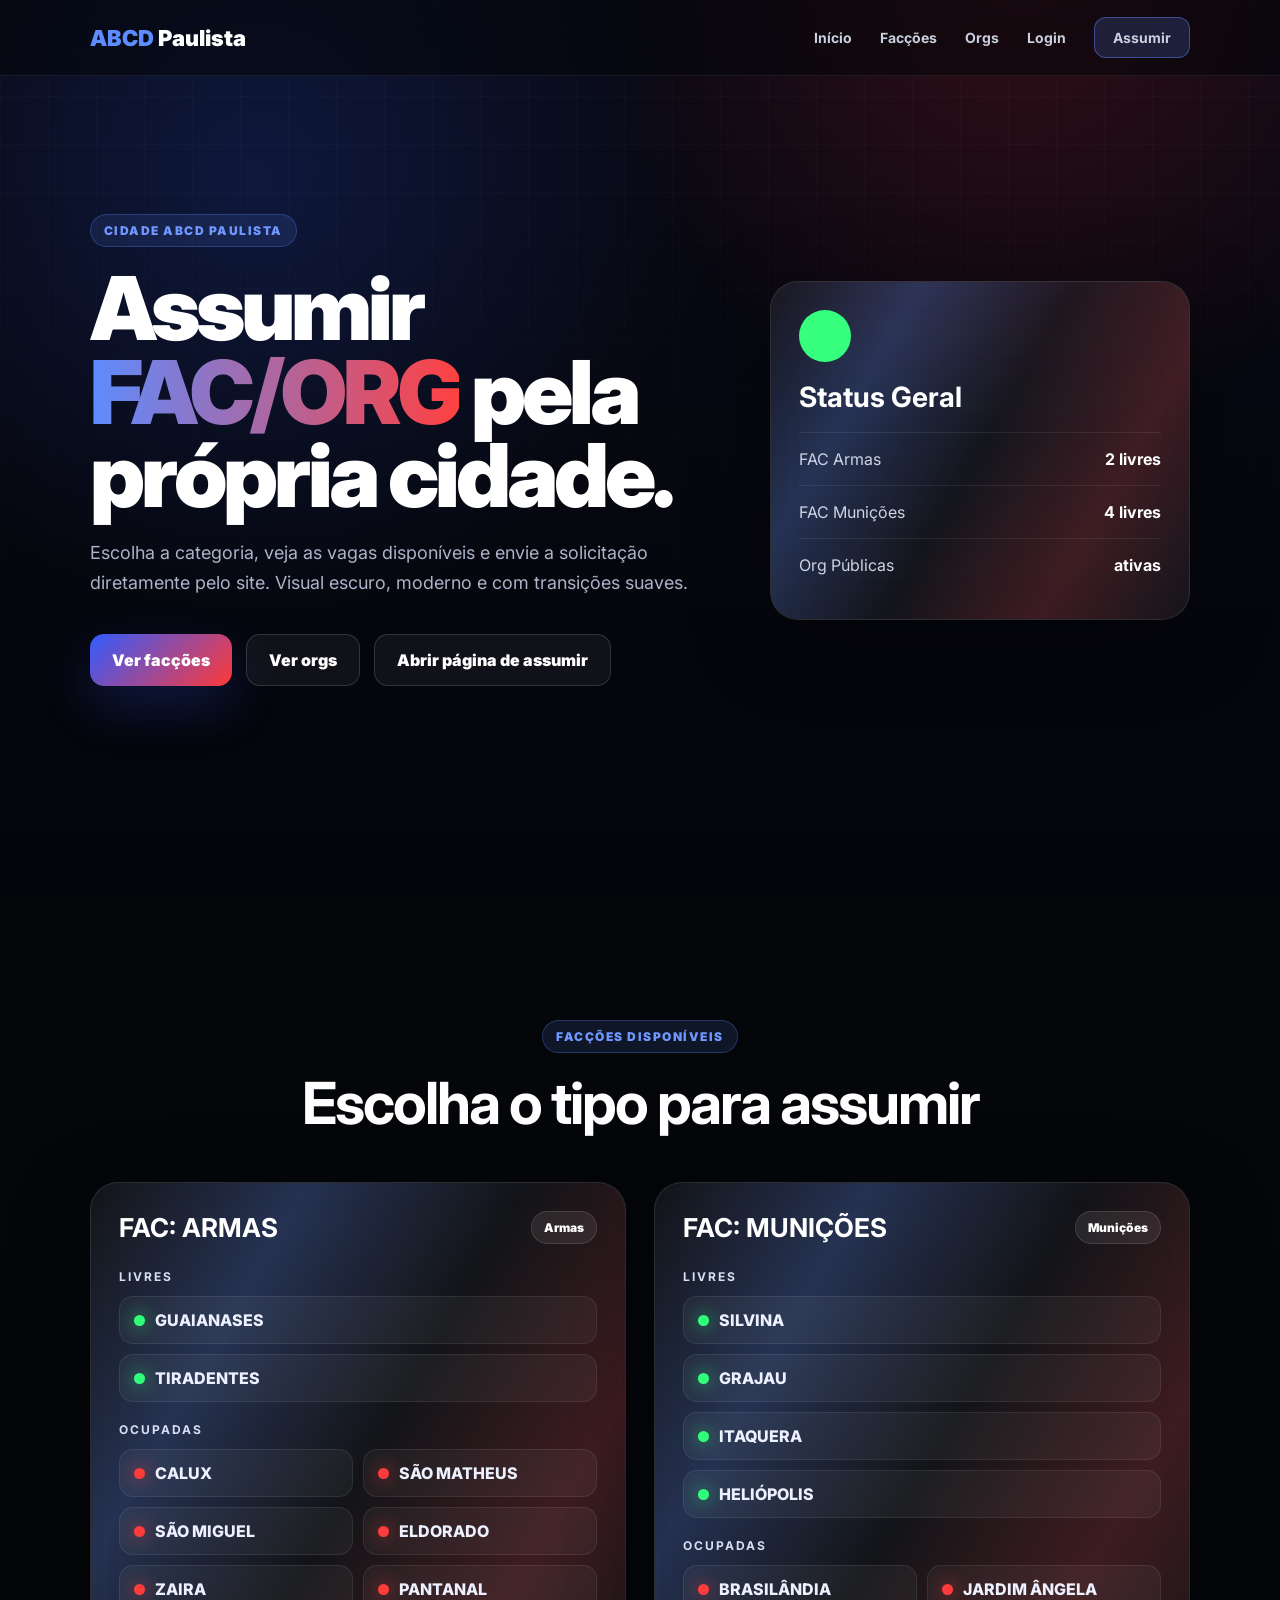
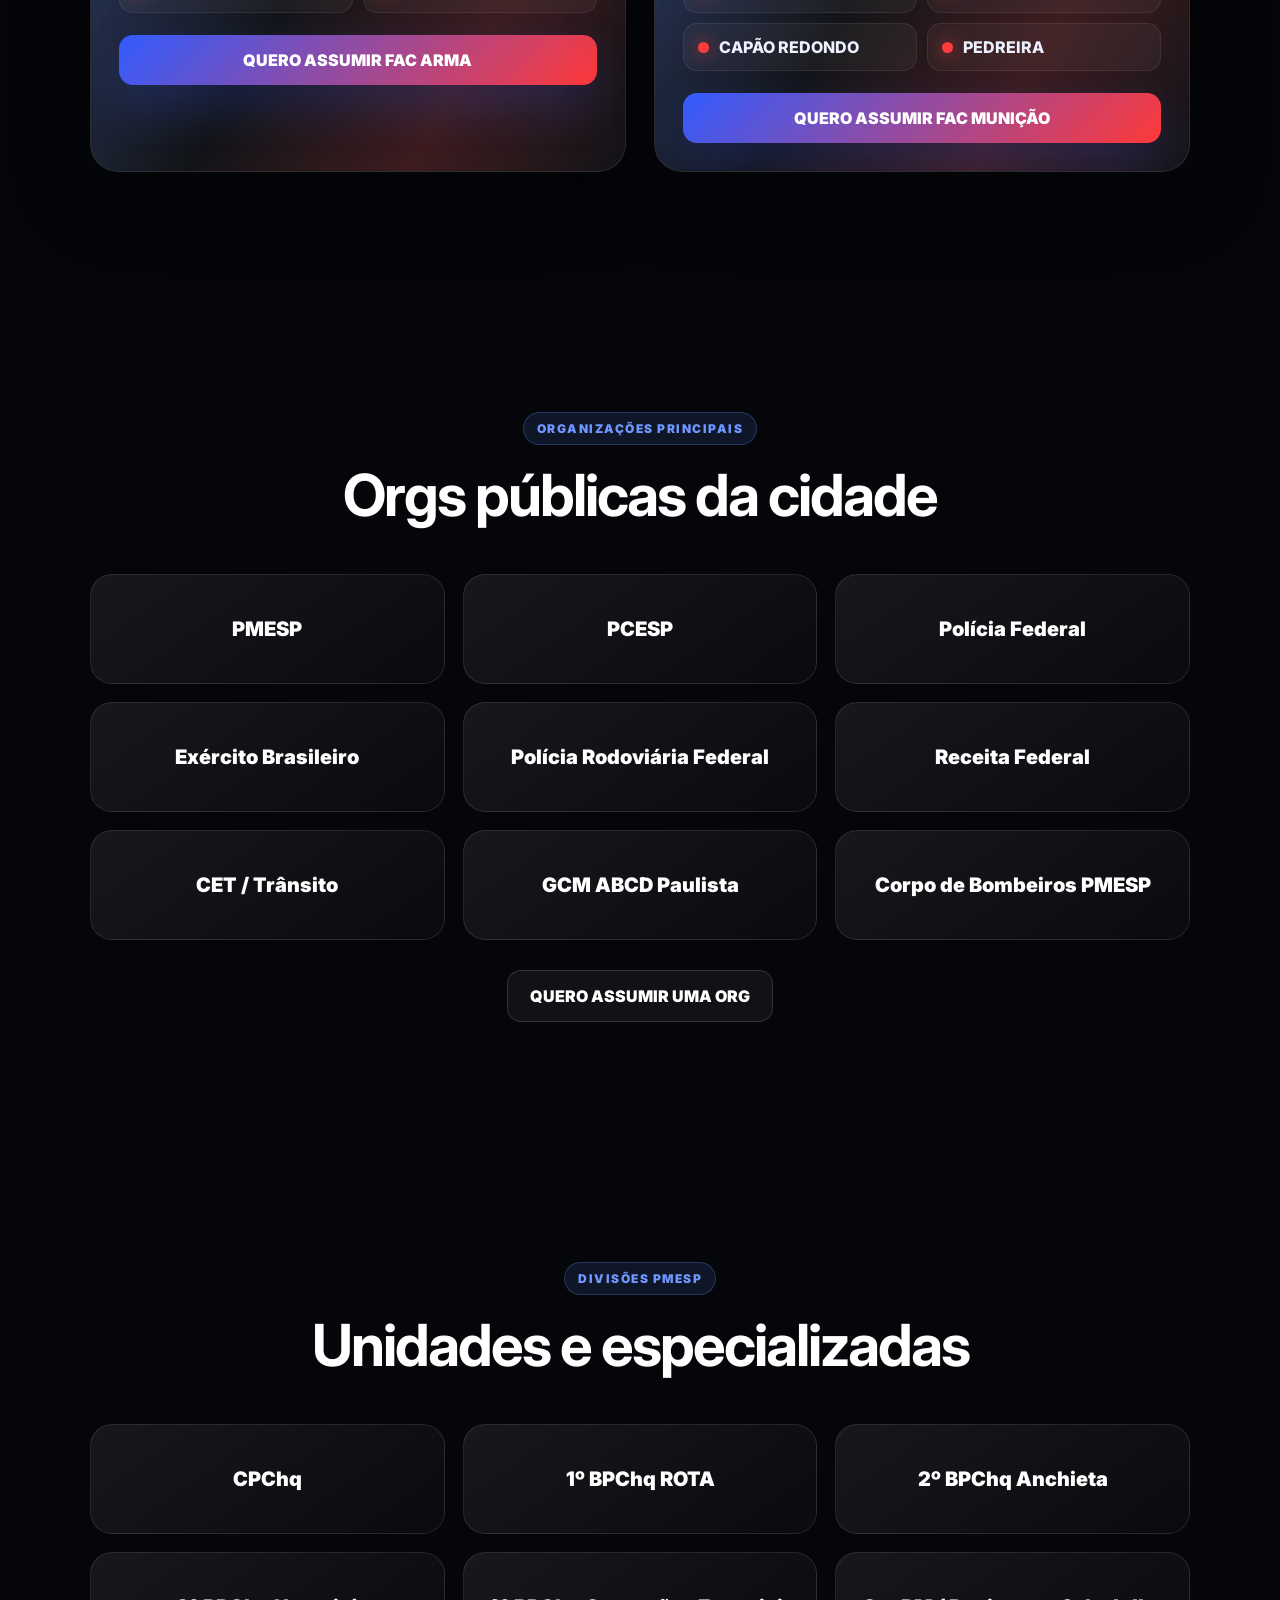
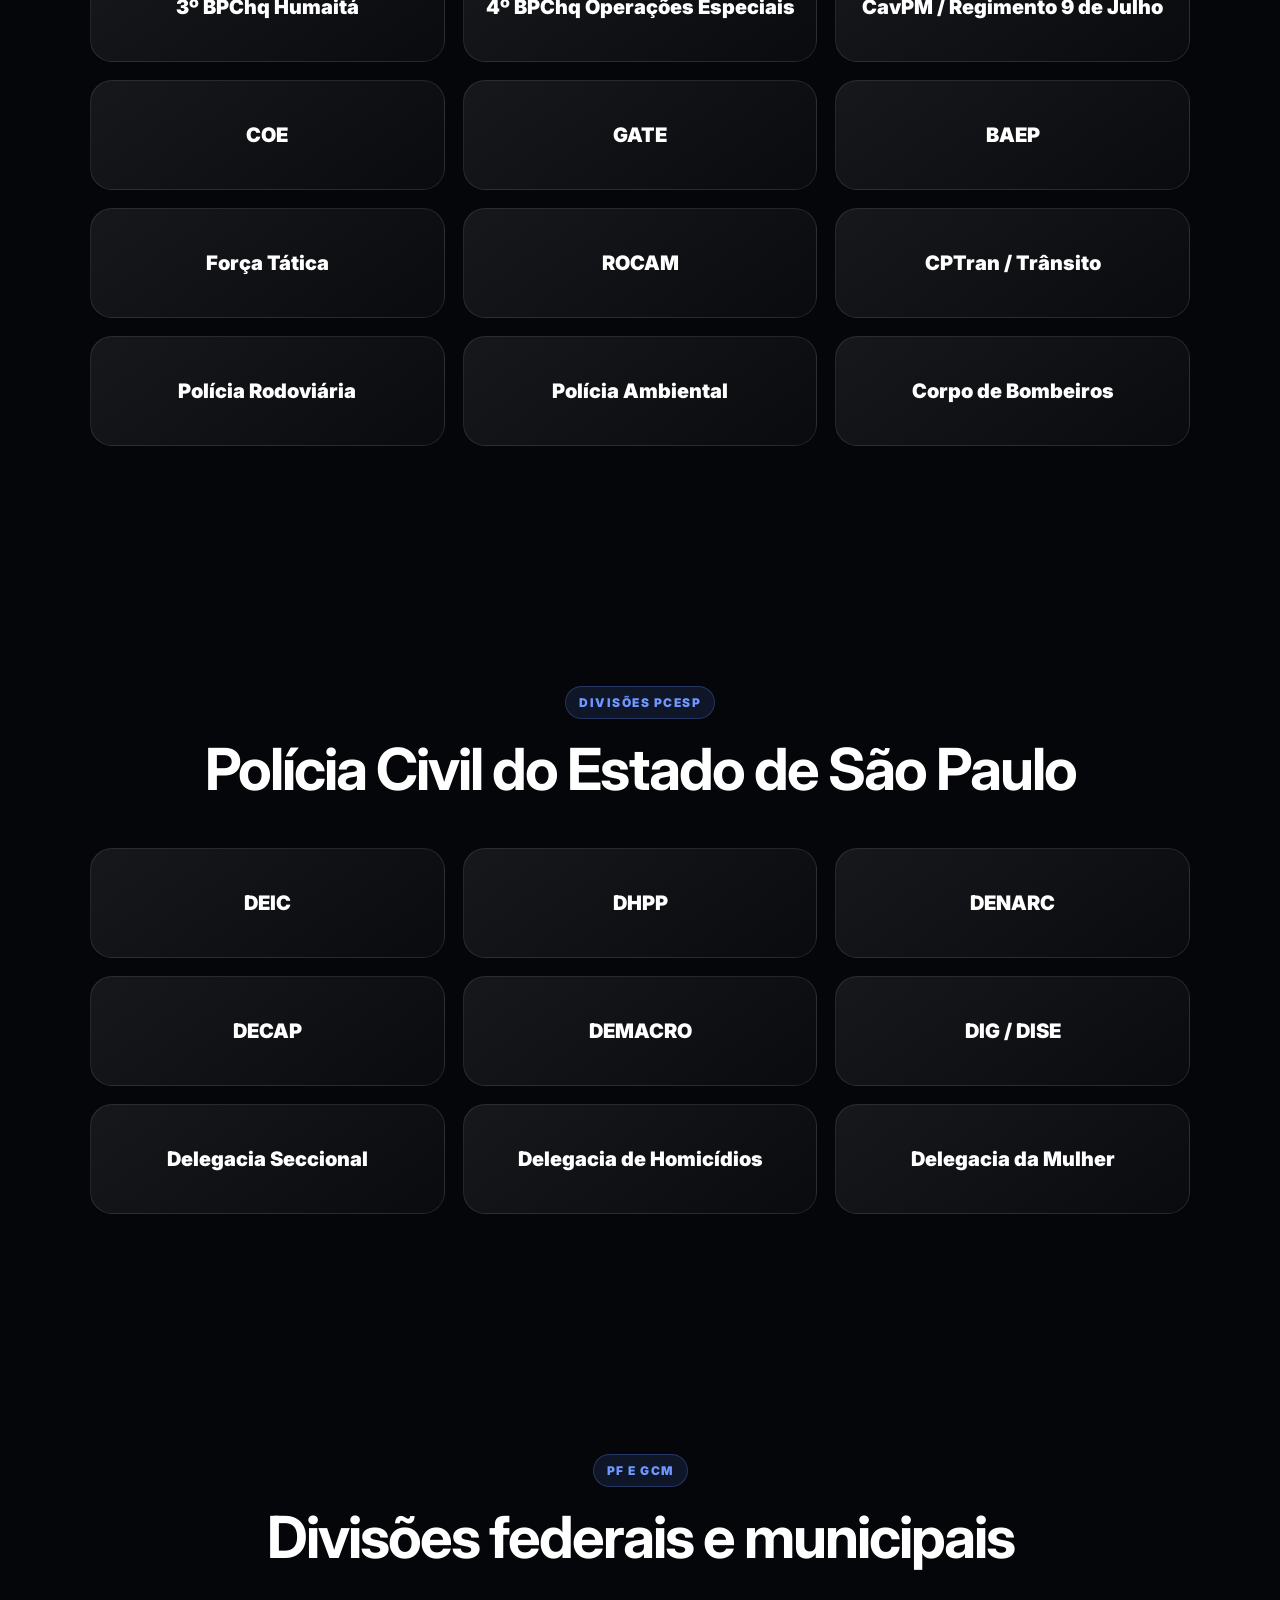
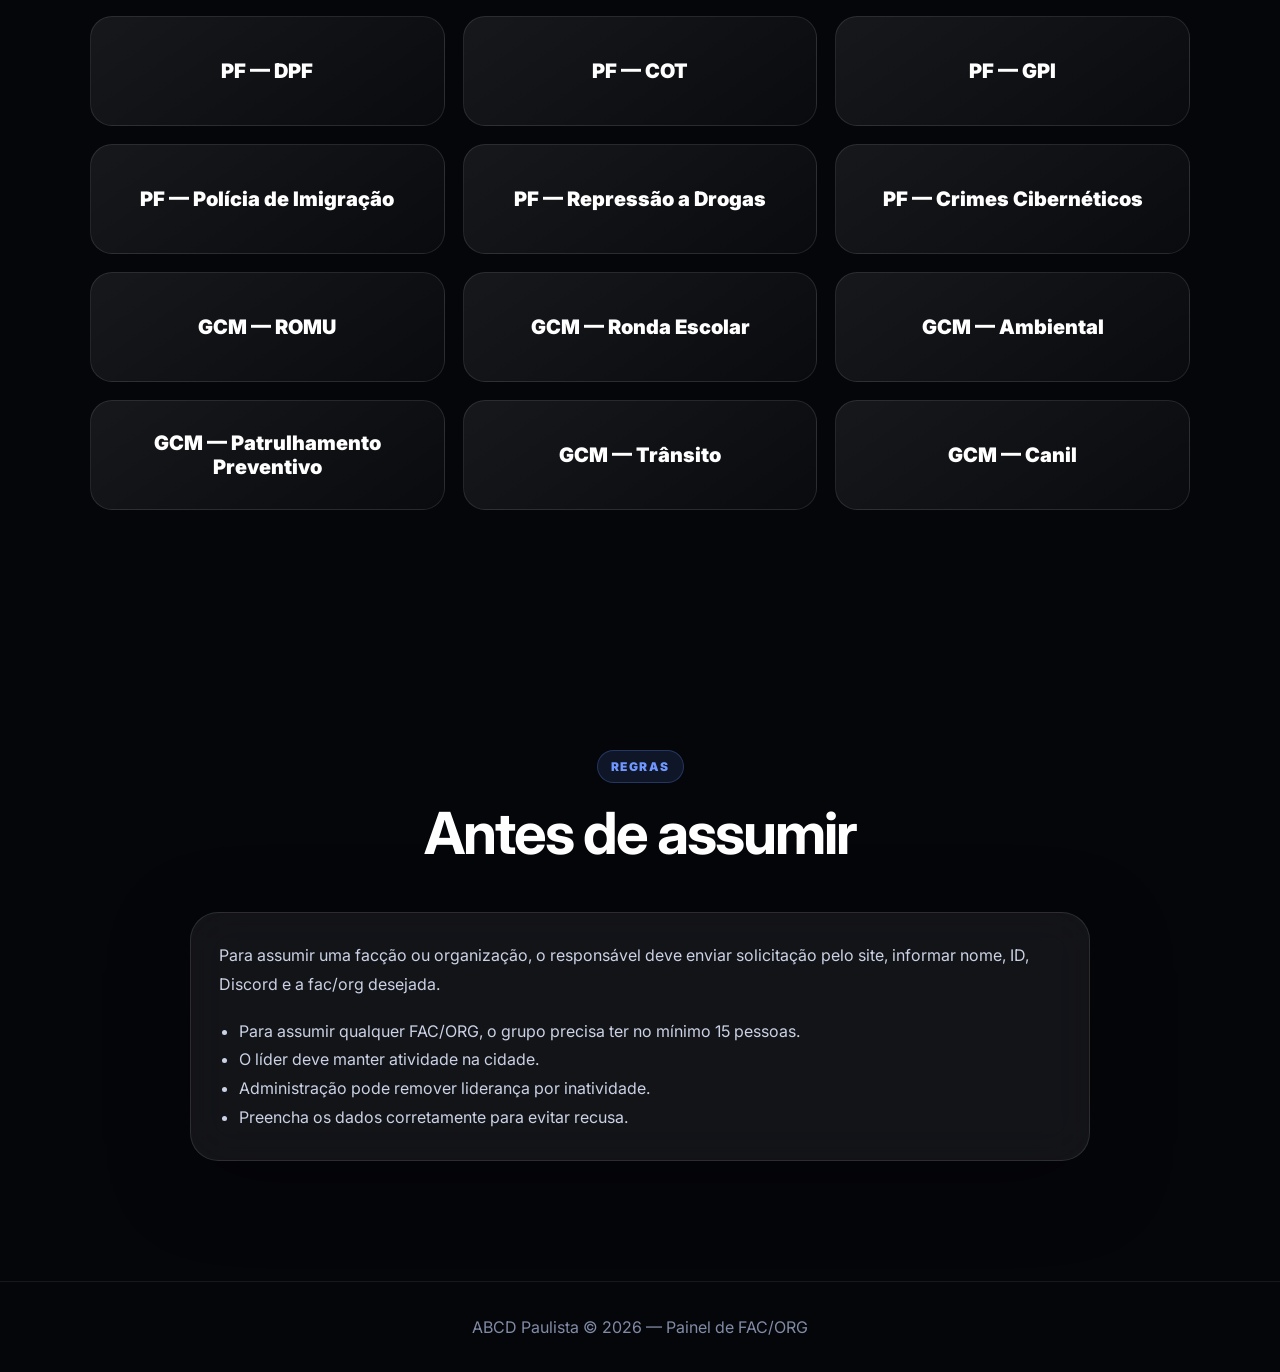
==== index.html @ 23af9a15 "Add files via upload" ====
<!DOCTYPE html>
<html lang="pt-BR">
<head>
  <meta charset="UTF-8" />
  <meta name="viewport" content="width=device-width, initial-scale=1.0" />
  <title>ABCD Paulista | Assumir Fac/Org</title>
  <link rel="preconnect" href="https://fonts.googleapis.com">
  <link rel="preconnect" href="https://fonts.gstatic.com" crossorigin>
  <link href="https://fonts.googleapis.com/css2?family=Inter:wght@400;600;700;800;900&display=swap" rel="stylesheet">
  <link rel="stylesheet" href="style.css" />
</head>
<body>
  <div class="noise"></div>
  <div class="loader" id="loader">
    <div class="loader-box">
      <span>ABCD</span>
      <small>carregando organizações...</small>
    </div>
  </div>

  <header class="header">
    <a class="logo" href="#inicio"><span>ABCD</span> Paulista</a>
    <nav class="nav" id="nav">
      <a href="#inicio">Início</a>
      <a href="#faccoes">Facções</a>
      <a href="#orgs">Orgs</a>
      <a href="painel-staff.html" class="staff-link">PAINEL-STAFF</a>
      <a href="login.html" class="login-link">Login</a>
      <button class="logout-btn" id="logoutBtn" type="button">Sair</button>
      <a href="assumir.html" class="nav-btn">Assumir</a>
    </nav>
    <button class="menu" id="menu" aria-label="Abrir menu">☰</button>
  </header>

  <main>
    <section class="hero section" id="inicio">
      <div class="hero-content reveal">
        <p class="tag">Cidade ABCD Paulista</p>
        <h1>Assumir <span>FAC/ORG</span> pela própria cidade.</h1>
        <p class="desc">Escolha a categoria, veja as vagas disponíveis e envie a solicitação diretamente pelo site. Visual escuro, moderno e com transições suaves.</p>
        <div class="actions">
          <a href="#faccoes" class="btn primary">Ver facções</a>
          <a href="#orgs" class="btn ghost">Ver orgs</a>
          <a href="assumir.html" class="btn ghost">Abrir página de assumir</a>
        </div>
      </div>
      <div class="hero-card reveal delay">
        <div class="pulse"></div>
        <h3>Status Geral</h3>
        <div class="stat"><span>FAC Armas</span><strong>2 livres</strong></div>
        <div class="stat"><span>FAC Munições</span><strong>4 livres</strong></div>
        <div class="stat"><span>Org Públicas</span><strong>ativas</strong></div>
      </div>
    </section>

    <section class="section" id="faccoes">
      <div class="section-title reveal">
        <p class="tag">Facções disponíveis</p>
        <h2>Escolha o tipo para assumir</h2>
      </div>

      <div class="grid two">
        <article class="category reveal">
          <div class="category-head">
            <h3>FAC: ARMAS</h3>
            <span class="badge">Armas</span>
          </div>
          <h4>Livres</h4>
          <div class="items">
            <div class="item free"><span></span> GUAIANASES</div>
            <div class="item free"><span></span> TIRADENTES</div>
          </div>
          <h4>Ocupadas</h4>
          <div class="items compact">
            <div class="item busy"><span></span> CALUX</div>
            <div class="item busy"><span></span> SÃO MATHEUS</div>
            <div class="item busy"><span></span> SÃO MIGUEL</div>
            <div class="item busy"><span></span> ELDORADO</div>
            <div class="item busy"><span></span> ZAIRA</div>
            <div class="item busy"><span></span> PANTANAL</div>
          </div>
          <a class="btn primary full" href="assumir.html?tipo=armas">QUERO ASSUMIR FAC ARMA</a>
        </article>

        <article class="category reveal delay">
          <div class="category-head">
            <h3>FAC: MUNIÇÕES</h3>
            <span class="badge">Munições</span>
          </div>
          <h4>Livres</h4>
          <div class="items">
            <div class="item free"><span></span> SILVINA</div>
            <div class="item free"><span></span> GRAJAU</div>
            <div class="item free"><span></span> ITAQUERA</div>
            <div class="item free"><span></span> HELIÓPOLIS</div>
          </div>
          <h4>Ocupadas</h4>
          <div class="items compact">
            <div class="item busy"><span></span> BRASILÂNDIA</div>
            <div class="item busy"><span></span> JARDIM ÂNGELA</div>
            <div class="item busy"><span></span> CAPÃO REDONDO</div>
            <div class="item busy"><span></span> PEDREIRA</div>
          </div>
          <a class="btn primary full" href="assumir.html?tipo=municoes">QUERO ASSUMIR FAC MUNIÇÃO</a>
        </article>
      </div>
    </section>

    <section class="section" id="orgs">
      <div class="section-title reveal">
        <p class="tag">Organizações principais</p>
        <h2>Orgs públicas da cidade</h2>
      </div>
      <div class="org-grid reveal">
        <div class="org-card">PMESP</div>
        <div class="org-card">PCESP</div>
        <div class="org-card">Polícia Federal</div>
        <div class="org-card">Exército Brasileiro</div>
        <div class="org-card">Polícia Rodoviária Federal</div>
        <div class="org-card">Receita Federal</div>
        <div class="org-card">CET / Trânsito</div>
        <div class="org-card">GCM ABCD Paulista</div>
        <div class="org-card">Corpo de Bombeiros PMESP</div>
      </div>
      <div class="center reveal">
        <a class="btn ghost" href="assumir.html?tipo=orgs">QUERO ASSUMIR UMA ORG</a>
      </div>
    </section>

    <section class="section" id="pmesp">
      <div class="section-title reveal">
        <p class="tag">Divisões PMESP</p>
        <h2>Unidades e especializadas</h2>
      </div>
      <div class="org-grid reveal">
        <div class="org-card">CPChq</div>
        <div class="org-card">1º BPChq ROTA</div>
        <div class="org-card">2º BPChq Anchieta</div>
        <div class="org-card">3º BPChq Humaitá</div>
        <div class="org-card">4º BPChq Operações Especiais</div>
        <div class="org-card">CavPM / Regimento 9 de Julho</div>
        <div class="org-card">COE</div>
        <div class="org-card">GATE</div>
        <div class="org-card">BAEP</div>
        <div class="org-card">Força Tática</div>
        <div class="org-card">ROCAM</div>
        <div class="org-card">CPTran / Trânsito</div>
        <div class="org-card">Polícia Rodoviária</div>
        <div class="org-card">Polícia Ambiental</div>
        <div class="org-card">Corpo de Bombeiros</div>
      </div>
    </section>



    <section class="section" id="pcesp">
      <div class="section-title reveal">
        <p class="tag">Divisões PCESP</p>
        <h2>Polícia Civil do Estado de São Paulo</h2>
      </div>
      <div class="org-grid reveal">
        <div class="org-card">DEIC</div>
        <div class="org-card">DHPP</div>
        <div class="org-card">DENARC</div>
        <div class="org-card">DECAP</div>
        <div class="org-card">DEMACRO</div>
        <div class="org-card">DIG / DISE</div>
        <div class="org-card">Delegacia Seccional</div>
        <div class="org-card">Delegacia de Homicídios</div>
        <div class="org-card">Delegacia da Mulher</div>
      </div>
    </section>

    <section class="section" id="pf-gcm">
      <div class="section-title reveal">
        <p class="tag">PF e GCM</p>
        <h2>Divisões federais e municipais</h2>
      </div>
      <div class="org-grid reveal">
        <div class="org-card">PF — DPF</div>
        <div class="org-card">PF — COT</div>
        <div class="org-card">PF — GPI</div>
        <div class="org-card">PF — Polícia de Imigração</div>
        <div class="org-card">PF — Repressão a Drogas</div>
        <div class="org-card">PF — Crimes Cibernéticos</div>
        <div class="org-card">GCM — ROMU</div>
        <div class="org-card">GCM — Ronda Escolar</div>
        <div class="org-card">GCM — Ambiental</div>
        <div class="org-card">GCM — Patrulhamento Preventivo</div>
        <div class="org-card">GCM — Trânsito</div>
        <div class="org-card">GCM — Canil</div>
      </div>
    </section>

    <section class="section rules" id="regras">
      <div class="section-title reveal">
        <p class="tag">Regras</p>
        <h2>Antes de assumir</h2>
      </div>
      <div class="rules-box reveal">
        <p>Para assumir uma facção ou organização, o responsável deve enviar solicitação pelo site, informar nome, ID, Discord e a fac/org desejada.</p>
        <ul>
          <li>Para assumir qualquer FAC/ORG, o grupo precisa ter no mínimo 15 pessoas.</li>
          <li>O líder deve manter atividade na cidade.</li>
          <li>Administração pode remover liderança por inatividade.</li>
          <li>Preencha os dados corretamente para evitar recusa.</li>
        </ul>
      </div>
    </section>
  </main>

  <footer>
    <p>ABCD Paulista © 2026 — Painel de FAC/ORG</p>
  </footer>

  <script src="script.js"></script>
</body>
</html>
---- style.css ----
*{margin:0;padding:0;box-sizing:border-box}html{scroll-behavior:smooth}body{font-family:Inter,Arial,sans-serif;background:#05060a;color:#fff;overflow-x:hidden}a{text-decoration:none;color:inherit}.noise{position:fixed;inset:0;background:radial-gradient(circle at 20% 20%,rgba(49,98,255,.18),transparent 35%),radial-gradient(circle at 80% 0%,rgba(255,42,42,.16),transparent 32%),linear-gradient(180deg,#080914,#04050a);z-index:-2}.noise:after{content:"";position:absolute;inset:0;background-image:linear-gradient(rgba(255,255,255,.025) 1px,transparent 1px),linear-gradient(90deg,rgba(255,255,255,.025) 1px,transparent 1px);background-size:48px 48px;mask-image:linear-gradient(to bottom,#000,transparent 88%)}.loader{position:fixed;inset:0;display:grid;place-items:center;background:#04050a;z-index:99;transition:.7s ease}.loader.hide{opacity:0;visibility:hidden}.loader-box{display:flex;flex-direction:column;gap:10px;align-items:center;animation:zoomIn .8s ease}.loader-box span{font-size:42px;font-weight:900;letter-spacing:8px;background:linear-gradient(90deg,#fff,#5d8cff,#ff4141);-webkit-background-clip:text;color:transparent}.loader-box small{color:#9fa7bd;letter-spacing:3px;text-transform:uppercase}.header{position:fixed;top:0;left:0;width:100%;height:76px;padding:0 7%;display:flex;align-items:center;justify-content:space-between;background:rgba(5,6,10,.55);backdrop-filter:blur(18px);border-bottom:1px solid rgba(255,255,255,.08);z-index:50}.logo{font-weight:900;font-size:22px}.logo span{color:#5d8cff}.nav{display:flex;align-items:center;gap:28px}.nav a{color:#cad0df;font-weight:700;font-size:14px;transition:.3s}.nav a:hover{color:#fff;transform:translateY(-2px)}.nav-btn{padding:11px 18px;border-radius:12px;background:rgba(93,140,255,.18);border:1px solid rgba(93,140,255,.45)}.menu{display:none;background:none;border:0;color:#fff;font-size:28px}.section{padding:120px 7%}.hero{min-height:100vh;display:grid;grid-template-columns:1.2fr .8fr;align-items:center;gap:50px}.tag{display:inline-flex;color:#6f97ff;background:rgba(93,140,255,.12);border:1px solid rgba(93,140,255,.28);padding:8px 13px;border-radius:999px;text-transform:uppercase;font-size:12px;font-weight:900;letter-spacing:1.5px}.hero h1{font-size:clamp(42px,7vw,88px);line-height:.95;margin:20px 0;font-weight:900;letter-spacing:-4px}.hero h1 span{background:linear-gradient(90deg,#5d8cff,#ff4141);-webkit-background-clip:text;color:transparent}.desc{max-width:700px;color:#abb3c8;font-size:18px;line-height:1.7}.actions{display:flex;gap:14px;margin-top:35px;flex-wrap:wrap}.btn{display:inline-flex;align-items:center;justify-content:center;padding:15px 22px;border-radius:14px;font-weight:900;transition:.35s}.btn:hover{transform:translateY(-4px) scale(1.02)}.primary{background:linear-gradient(135deg,#315cff,#ff3939);box-shadow:0 20px 50px rgba(49,92,255,.22)}.ghost{border:1px solid rgba(255,255,255,.14);background:rgba(255,255,255,.05)}.hero-card,.category,.rules-box,.apply-card{position:relative;background:rgba(255,255,255,.06);border:1px solid rgba(255,255,255,.11);border-radius:28px;padding:28px;backdrop-filter:blur(22px);box-shadow:0 20px 80px rgba(0,0,0,.35);overflow:hidden}.hero-card:before,.category:before,.apply-card:before{content:"";position:absolute;inset:-2px;background:linear-gradient(120deg,transparent,rgba(93,140,255,.25),transparent,rgba(255,65,65,.18),transparent);z-index:-1;animation:borderMove 4s linear infinite}.pulse{width:52px;height:52px;border-radius:50%;background:#35ff7c;box-shadow:0 0 0 0 rgba(53,255,124,.65);animation:pulse 1.7s infinite}.hero-card h3{font-size:28px;margin:18px 0}.stat{display:flex;justify-content:space-between;padding:16px 0;border-top:1px solid rgba(255,255,255,.08);color:#cfd4e5}.stat strong{color:#fff}.section-title{text-align:center;margin-bottom:44px}.section-title h2{font-size:clamp(30px,5vw,58px);margin-top:15px;letter-spacing:-2px}.grid.two{display:grid;grid-template-columns:repeat(2,1fr);gap:28px}.category-head{display:flex;align-items:center;justify-content:space-between;gap:15px;margin-bottom:25px}.category h3{font-size:26px}.badge{font-size:12px;font-weight:900;color:#fff;background:rgba(255,255,255,.08);border:1px solid rgba(255,255,255,.12);padding:8px 12px;border-radius:999px}.category h4{margin:20px 0 12px;color:#d8dff3;text-transform:uppercase;font-size:12px;letter-spacing:2px}.items{display:grid;gap:10px}.items.compact{grid-template-columns:repeat(2,1fr)}.item{display:flex;align-items:center;gap:10px;padding:13px 14px;border-radius:14px;background:rgba(255,255,255,.045);border:1px solid rgba(255,255,255,.08);font-weight:800;color:#edf1ff;transition:.3s}.item:hover{transform:translateX(5px);background:rgba(255,255,255,.075)}.item span{width:11px;height:11px;border-radius:50%;display:block}.free span{background:#2fff7a;box-shadow:0 0 18px rgba(47,255,122,.8)}.busy span{background:#ff3c3c;box-shadow:0 0 18px rgba(255,60,60,.8)}.org-grid{display:grid;grid-template-columns:repeat(3,1fr);gap:18px}.org-card{min-height:110px;display:grid;place-items:center;text-align:center;padding:18px;border-radius:22px;background:linear-gradient(145deg,rgba(255,255,255,.075),rgba(255,255,255,.025));border:1px solid rgba(255,255,255,.1);font-size:20px;font-weight:900;transition:.35s}.org-card:hover{transform:translateY(-8px);border-color:rgba(93,140,255,.55);box-shadow:0 18px 55px rgba(93,140,255,.16)}.rules-box{max-width:900px;margin:0 auto;color:#cbd2e5;line-height:1.8}.rules-box ul{margin-top:18px;padding-left:20px}.apply{padding-top:80px}.apply-card{text-align:center;max-width:850px;margin:auto}.apply-card h2{font-size:48px;margin:18px 0}.apply-card p{color:#b9c1d6;margin-bottom:25px}footer{text-align:center;padding:35px;color:#818ba6;border-top:1px solid rgba(255,255,255,.08)}.reveal{opacity:0;transform:translateY(34px);transition:1s cubic-bezier(.2,.8,.2,1)}.reveal.show{opacity:1;transform:none}.delay{transition-delay:.18s}@keyframes pulse{70%{box-shadow:0 0 0 18px rgba(53,255,124,0)}}@keyframes zoomIn{from{opacity:0;transform:scale(.85)}to{opacity:1;transform:scale(1)}}@keyframes borderMove{to{transform:rotate(360deg)}}@media(max-width:900px){.header{padding:0 5%}.menu{display:block}.nav{position:absolute;top:76px;right:5%;width:240px;display:none;flex-direction:column;align-items:stretch;padding:18px;background:rgba(5,6,10,.92);border:1px solid rgba(255,255,255,.1);border-radius:18px}.nav.open{display:flex}.hero{grid-template-columns:1fr;padding-top:140px}.grid.two,.org-grid{grid-template-columns:1fr}.items.compact{grid-template-columns:1fr}.section{padding:90px 5%}.hero h1{letter-spacing:-2px}.apply-card h2{font-size:36px}}
.full{width:100%;margin-top:22px}.center{display:flex;justify-content:center;margin-top:30px}.small-center{margin:14px auto 0;text-align:center}.apply-page{padding-top:145px}.tabs{display:flex;gap:12px;justify-content:center;flex-wrap:wrap;margin-bottom:34px}.tab-btn{border:1px solid rgba(255,255,255,.12);background:rgba(255,255,255,.055);color:#fff;font-weight:900;border-radius:14px;padding:14px 18px;cursor:pointer;transition:.3s}.tab-btn:hover,.tab-btn.active{transform:translateY(-4px);border-color:rgba(93,140,255,.65);background:rgba(93,140,255,.18)}.apply-layout{align-items:start}.form{display:grid;gap:14px}.form label{display:grid;gap:8px;color:#d7dded;font-weight:800;font-size:14px}.form input,.form select,.form textarea{width:100%;border:1px solid rgba(255,255,255,.12);background:rgba(3,5,12,.72);color:#fff;border-radius:14px;padding:14px 15px;outline:0;font:inherit}.form textarea{min-height:110px;resize:vertical}.form input:focus,.form select:focus,.form textarea:focus{border-color:rgba(93,140,255,.7);box-shadow:0 0 0 4px rgba(93,140,255,.12)}.form-note{min-height:22px;color:#35ff7c;font-weight:800}.requests-box{margin-top:28px}.requests{display:grid;gap:12px}.request-card{padding:14px;border-radius:16px;background:rgba(255,255,255,.045);border:1px solid rgba(255,255,255,.08);color:#d7dded}.request-card strong{display:block;color:#fff;margin-bottom:6px}.request-card small{color:#98a2bc}.empty{color:#99a3bb;font-weight:700}.page-fade{animation:pageFade .55s ease both}@keyframes pageFade{from{opacity:0;transform:translateY(14px)}to{opacity:1;transform:none}}

.login-card{max-width:560px;margin:0 auto}.login-warning{display:none;margin-bottom:16px;padding:14px 16px;border-radius:16px;background:rgba(255,65,65,.12);border:1px solid rgba(255,65,65,.3);color:#ffd6d6;font-weight:800}.login-warning a{color:#fff;text-decoration:underline}.form-blocked{opacity:.45;pointer-events:none;filter:grayscale(.25)}code{background:rgba(255,255,255,.1);padding:2px 7px;border-radius:8px;color:#fff}
.logout-btn{display:none;align-items:center;justify-content:center;border:0;cursor:pointer;color:#fff;font-weight:800;background:rgba(255,65,65,.16);border:1px solid rgba(255,65,65,.35);padding:10px 14px;border-radius:999px;font-family:inherit}.logout-btn:hover{transform:translateY(-2px);background:rgba(255,65,65,.25)}.staff-link{display:none}.staff-page{min-height:100vh}.staff-actions{max-width:520px;margin:0 auto 48px;display:grid;gap:18px}.staff-btn{display:flex;align-items:center;justify-content:center;min-height:76px;text-align:center;padding:20px;border-radius:22px;background:linear-gradient(145deg,rgba(93,140,255,.22),rgba(255,255,255,.055));border:1px solid rgba(255,255,255,.13);font-weight:900;letter-spacing:.5px;transition:.35s}.staff-btn:hover{transform:translateY(-7px) scale(1.02);border-color:rgba(93,140,255,.7);box-shadow:0 22px 70px rgba(93,140,255,.18)}.staff-section{margin-top:34px}.inline-form{margin-bottom:24px}.request-card b{color:#fff}.request-card p{margin:6px 0;line-height:1.55}.mini-actions{display:flex;gap:10px;flex-wrap:wrap;margin-top:14px}.mini-actions button{border:1px solid rgba(255,255,255,.14);background:rgba(255,255,255,.08);color:#fff;border-radius:12px;padding:10px 13px;font-weight:900;cursor:pointer}.mini-actions button:hover{background:rgba(93,140,255,.22)}.org-card small{font-size:13px;color:#b8c0d7;font-weight:800}label small{color:#98a2bc;font-weight:700;line-height:1.4}.login-link,.staff-link{align-items:center}
@media(max-width:900px){.logout-btn{width:100%}.staff-actions{max-width:100%}.mini-actions button{flex:1}}

.two-buttons{display:grid;grid-template-columns:1fr 1fr;gap:14px}.danger{background:linear-gradient(135deg,#ff3939,#8a1fff);box-shadow:0 20px 50px rgba(255,57,57,.2)}.choice-preview{padding:14px 16px;border-radius:16px;background:rgba(93,140,255,.12);border:1px solid rgba(93,140,255,.3);color:#e8edff;font-weight:900}.assume-animated .category{animation:floatCard 5s ease-in-out infinite}.assume-animated .category:nth-child(2){animation-delay:.4s}.form-glow:after{content:"";position:absolute;width:200px;height:200px;border-radius:50%;right:-70px;top:20%;background:radial-gradient(circle,rgba(93,140,255,.22),transparent 68%);filter:blur(3px);animation:orbMove 4s ease-in-out infinite;pointer-events:none}.apply-page .tab-btn{position:relative;overflow:hidden}.apply-page .tab-btn:before{content:"";position:absolute;inset:0;translate:-120% 0;background:linear-gradient(90deg,transparent,rgba(255,255,255,.18),transparent);transition:.7s}.apply-page .tab-btn:hover:before{translate:120% 0}.form input,.form select,.form textarea{transition:.28s}.form label{animation:formRise .55s ease both}.form label:nth-child(2){animation-delay:.04s}.form label:nth-child(3){animation-delay:.08s}.form label:nth-child(4){animation-delay:.12s}.form label:nth-child(5){animation-delay:.16s}.form label:nth-child(6){animation-delay:.20s}.form label:nth-child(7){animation-delay:.24s}.form label:nth-child(8){animation-delay:.28s}.form label:nth-child(9){animation-delay:.32s}.form label:nth-child(10){animation-delay:.36s}.form label:nth-child(11){animation-delay:.40s}.form label:nth-child(12){animation-delay:.44s}@keyframes floatCard{0%,100%{transform:translateY(0)}50%{transform:translateY(-8px)}}@keyframes orbMove{0%,100%{transform:translate(0,0) scale(1)}50%{transform:translate(-30px,35px) scale(1.15)}}@keyframes formRise{from{opacity:0;transform:translateY(10px)}to{opacity:1;transform:none}}@media(max-width:900px){.two-buttons{grid-template-columns:1fr}}
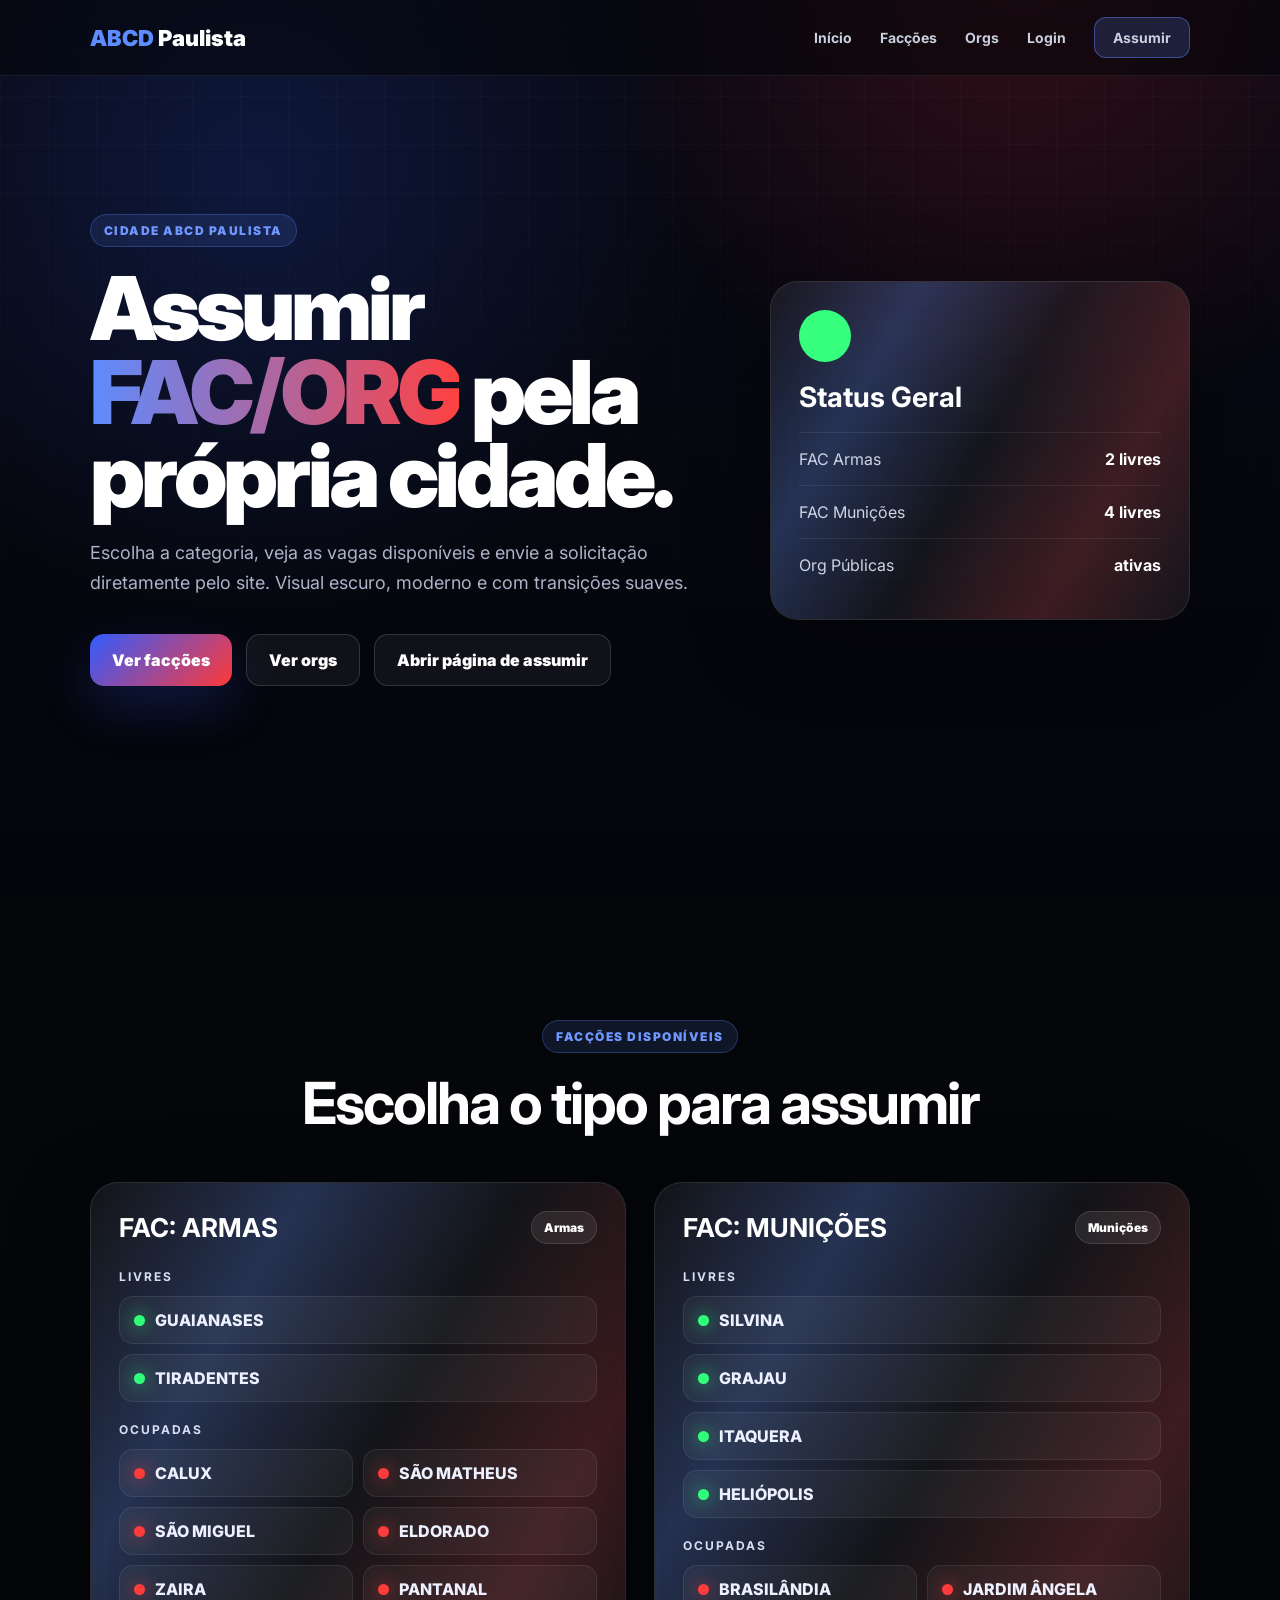
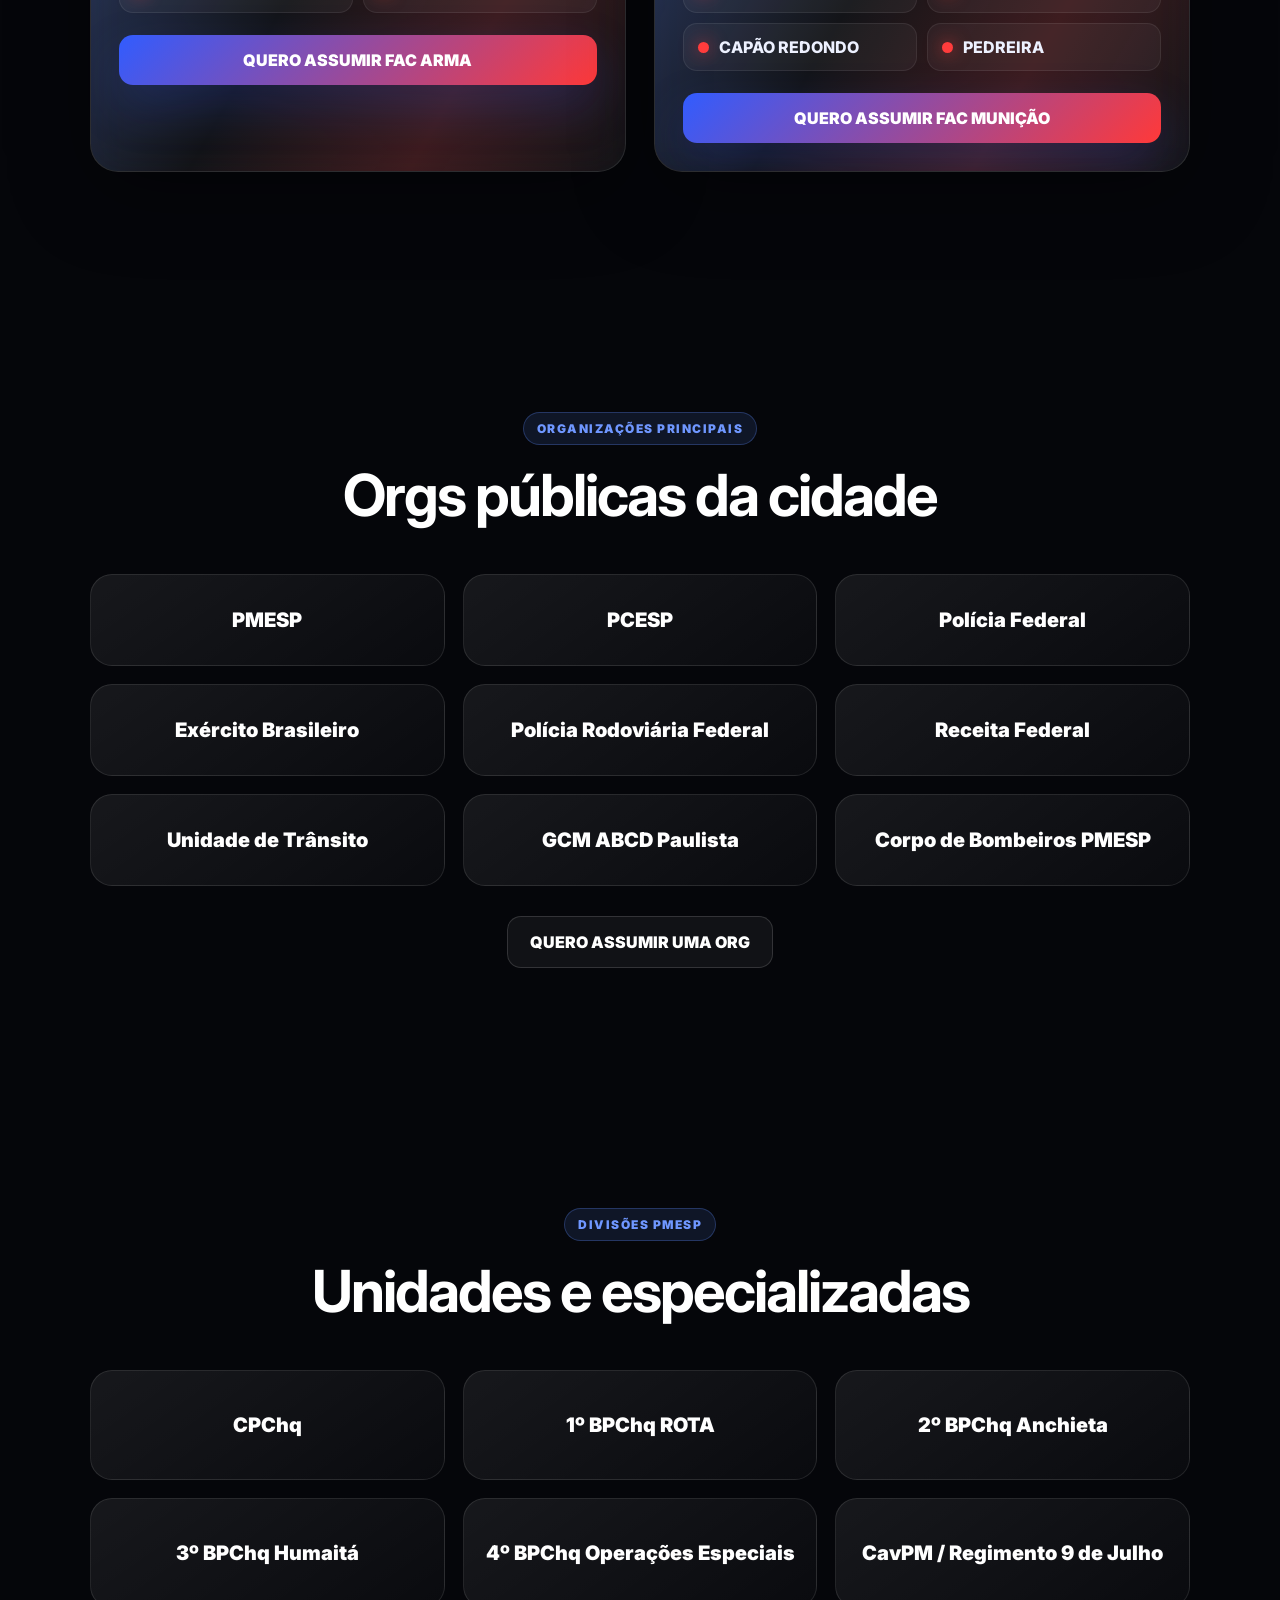
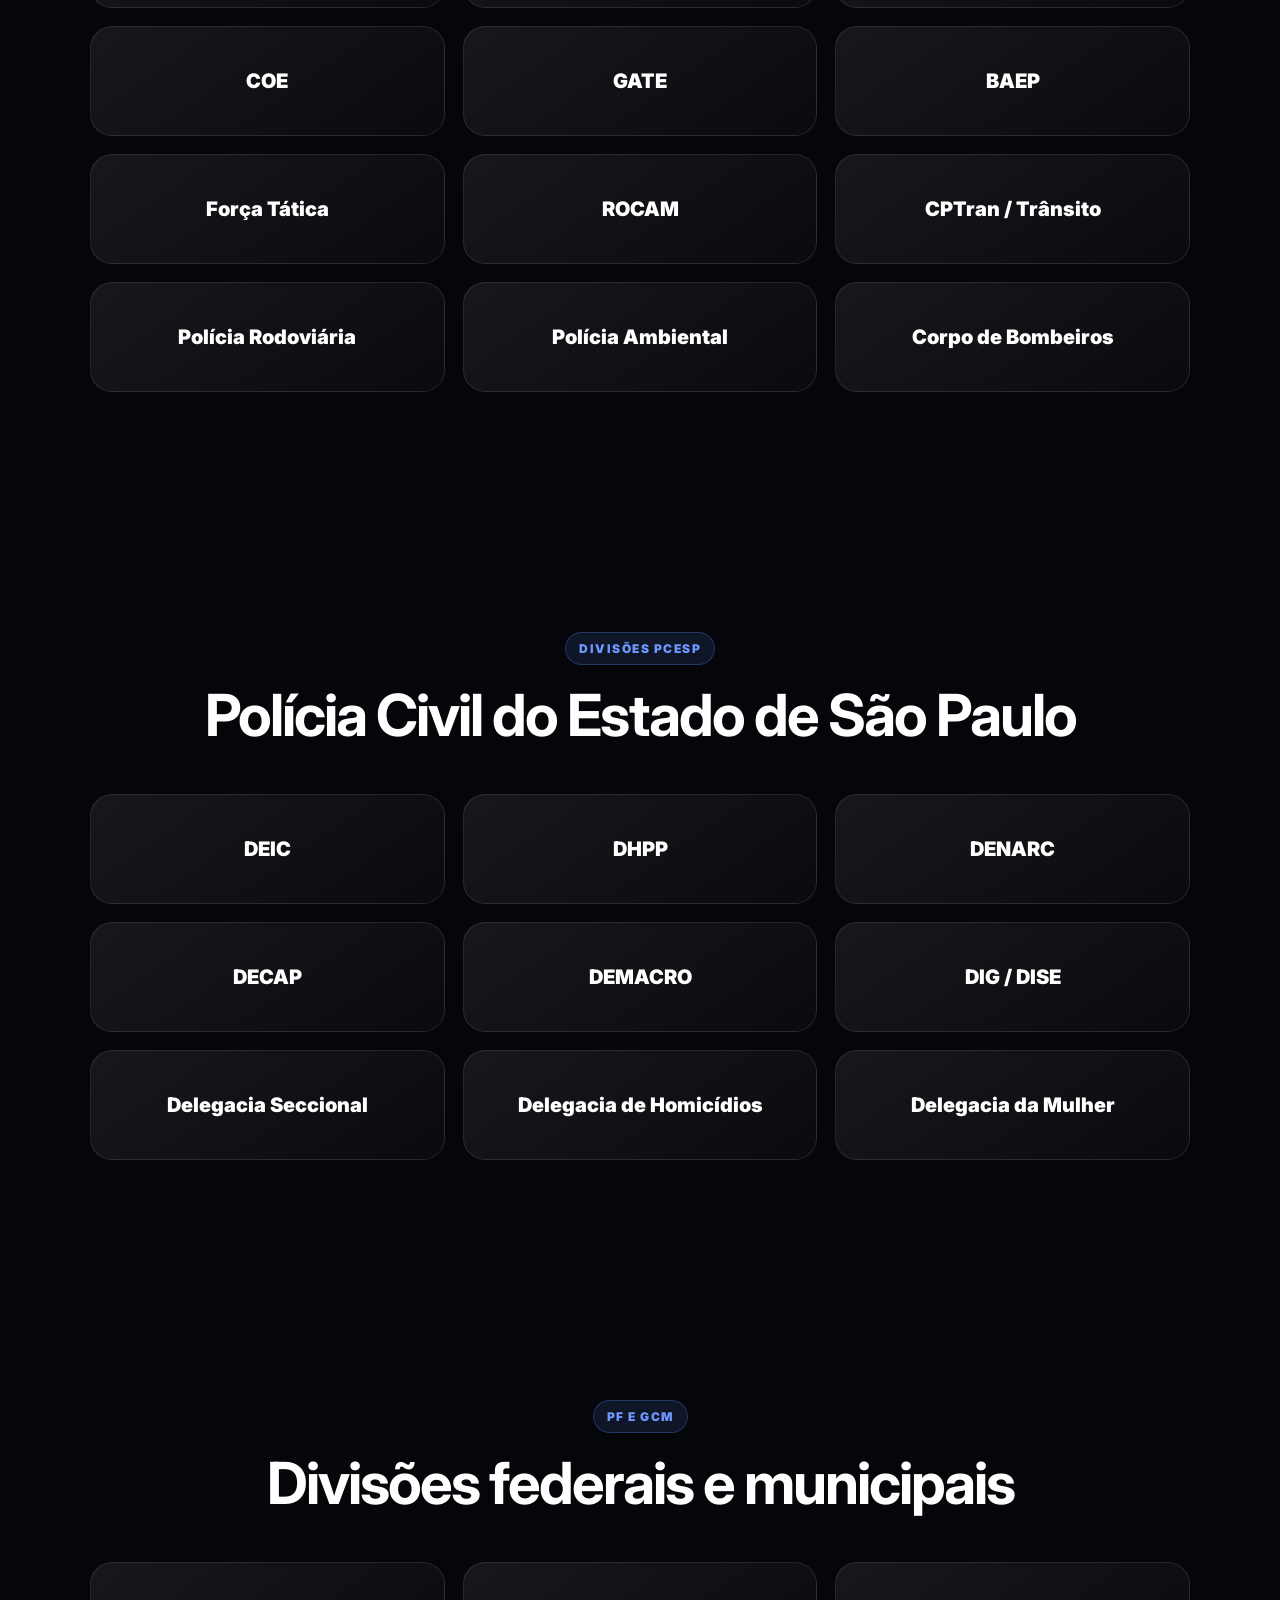
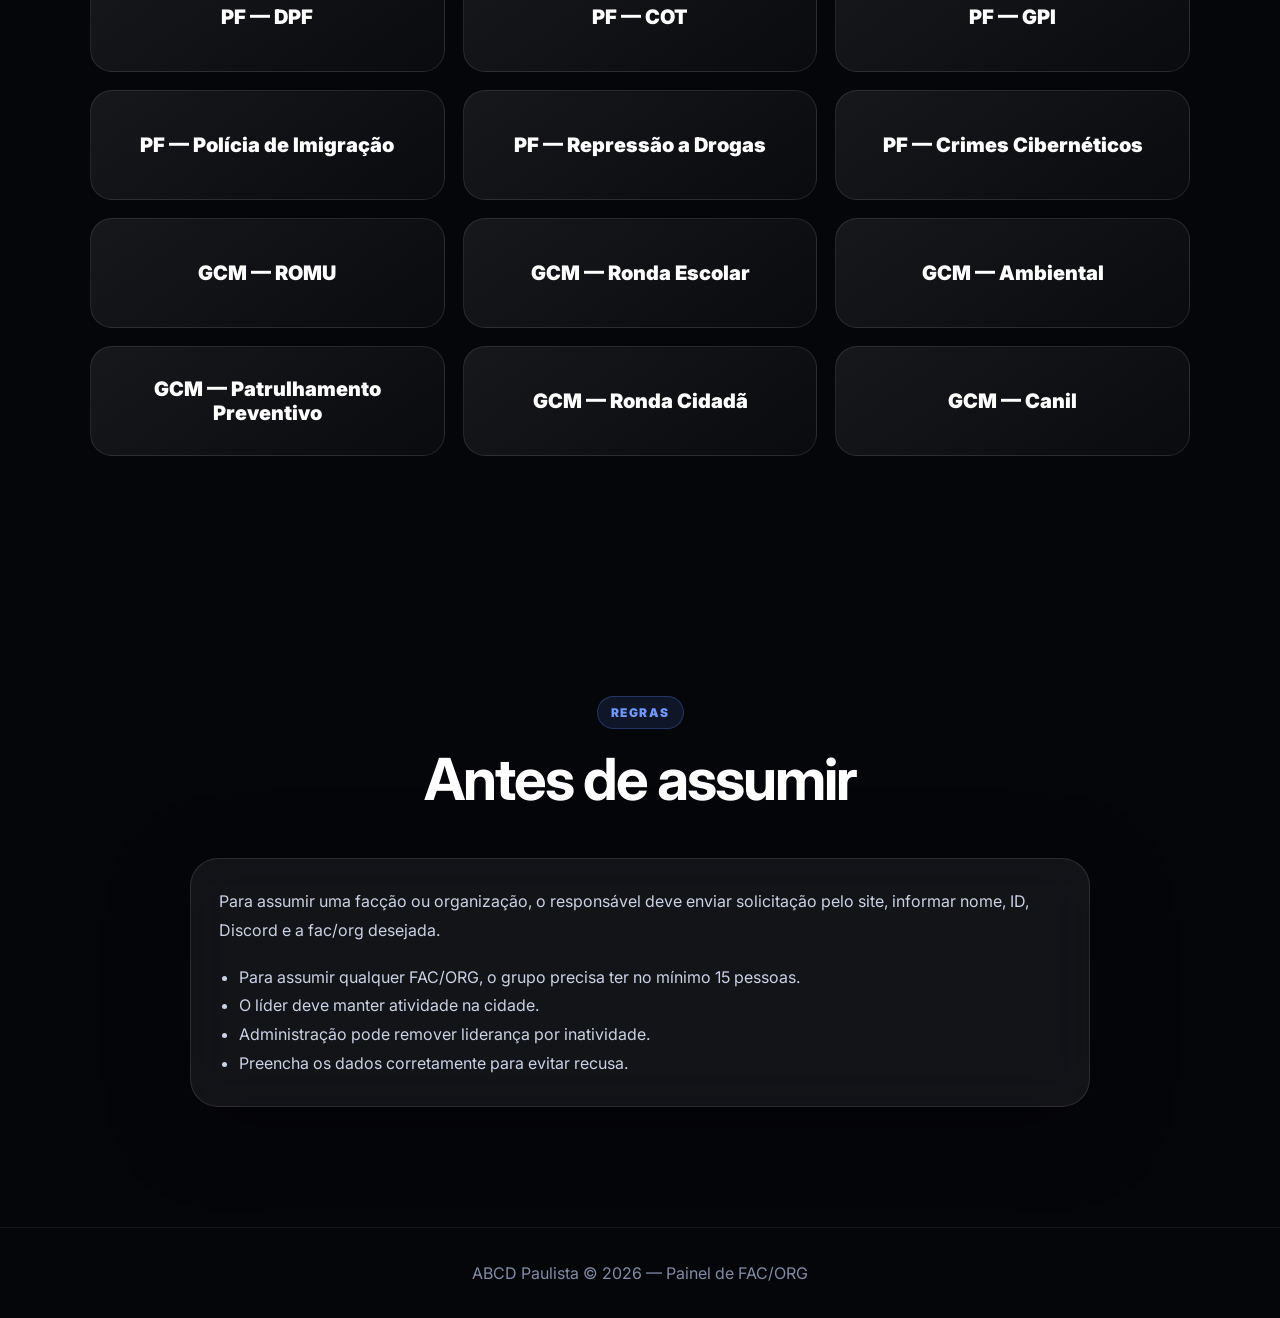
==== commit 37e84ab0: "Add files via upload" ====
--- a/index.html
+++ b/index.html
@@ -23,7 +23,7 @@
     <nav class="nav" id="nav">
       <a href="#inicio">Início</a>
       <a href="#faccoes">Facções</a>
-      <a href="#orgs">Orgs</a>
+      <a href="orgs.html">Orgs</a>
       <a href="painel-staff.html" class="staff-link">PAINEL-STAFF</a>
       <a href="login.html" class="login-link">Login</a>
       <button class="logout-btn" id="logoutBtn" type="button">Sair</button>
@@ -40,7 +40,7 @@
         <p class="desc">Escolha a categoria, veja as vagas disponíveis e envie a solicitação diretamente pelo site. Visual escuro, moderno e com transições suaves.</p>
         <div class="actions">
           <a href="#faccoes" class="btn primary">Ver facções</a>
-          <a href="#orgs" class="btn ghost">Ver orgs</a>
+          <a href="orgs.html" class="btn ghost">Ver orgs</a>
           <a href="assumir.html" class="btn ghost">Abrir página de assumir</a>
         </div>
       </div>
@@ -111,16 +111,16 @@
         <p class="tag">Organizações principais</p>
         <h2>Orgs públicas da cidade</h2>
       </div>
-      <div class="org-grid reveal">
-        <div class="org-card">PMESP</div>
-        <div class="org-card">PCESP</div>
-        <div class="org-card">Polícia Federal</div>
-        <div class="org-card">Exército Brasileiro</div>
-        <div class="org-card">Polícia Rodoviária Federal</div>
-        <div class="org-card">Receita Federal</div>
-        <div class="org-card">CET / Trânsito</div>
-        <div class="org-card">GCM ABCD Paulista</div>
-        <div class="org-card">Corpo de Bombeiros PMESP</div>
+      <div class="org-grid reveal org-click-grid">
+        <a class="org-card org-link-card" href="orgs.html?org=PMESP">PMESP</a>
+        <a class="org-card org-link-card" href="orgs.html?org=PCESP">PCESP</a>
+        <a class="org-card org-link-card" href="orgs.html?org=PF">Polícia Federal</a>
+        <a class="org-card org-link-card" href="orgs.html?org=E.B">Exército Brasileiro</a>
+        <a class="org-card org-link-card" href="orgs.html?org=PRF">Polícia Rodoviária Federal</a>
+        <a class="org-card org-link-card" href="orgs.html?org=Receita Federal">Receita Federal</a>
+        <a class="org-card org-link-card" href="orgs.html?org=CPTran">Unidade de Trânsito</a>
+        <a class="org-card org-link-card" href="orgs.html?org=GCM">GCM ABCD Paulista</a>
+        <a class="org-card org-link-card" href="orgs.html?org=Bombeiros">Corpo de Bombeiros PMESP</a>
       </div>
       <div class="center reveal">
         <a class="btn ghost" href="assumir.html?tipo=orgs">QUERO ASSUMIR UMA ORG</a>
@@ -187,7 +187,7 @@
         <div class="org-card">GCM — Ronda Escolar</div>
         <div class="org-card">GCM — Ambiental</div>
         <div class="org-card">GCM — Patrulhamento Preventivo</div>
-        <div class="org-card">GCM — Trânsito</div>
+        <div class="org-card">GCM — Ronda Cidadã</div>
         <div class="org-card">GCM — Canil</div>
       </div>
     </section>
--- a/style.css
+++ b/style.css
@@ -6,3 +6,14 @@
 @media(max-width:900px){.logout-btn{width:100%}.staff-actions{max-width:100%}.mini-actions button{flex:1}}
 
 .two-buttons{display:grid;grid-template-columns:1fr 1fr;gap:14px}.danger{background:linear-gradient(135deg,#ff3939,#8a1fff);box-shadow:0 20px 50px rgba(255,57,57,.2)}.choice-preview{padding:14px 16px;border-radius:16px;background:rgba(93,140,255,.12);border:1px solid rgba(93,140,255,.3);color:#e8edff;font-weight:900}.assume-animated .category{animation:floatCard 5s ease-in-out infinite}.assume-animated .category:nth-child(2){animation-delay:.4s}.form-glow:after{content:"";position:absolute;width:200px;height:200px;border-radius:50%;right:-70px;top:20%;background:radial-gradient(circle,rgba(93,140,255,.22),transparent 68%);filter:blur(3px);animation:orbMove 4s ease-in-out infinite;pointer-events:none}.apply-page .tab-btn{position:relative;overflow:hidden}.apply-page .tab-btn:before{content:"";position:absolute;inset:0;translate:-120% 0;background:linear-gradient(90deg,transparent,rgba(255,255,255,.18),transparent);transition:.7s}.apply-page .tab-btn:hover:before{translate:120% 0}.form input,.form select,.form textarea{transition:.28s}.form label{animation:formRise .55s ease both}.form label:nth-child(2){animation-delay:.04s}.form label:nth-child(3){animation-delay:.08s}.form label:nth-child(4){animation-delay:.12s}.form label:nth-child(5){animation-delay:.16s}.form label:nth-child(6){animation-delay:.20s}.form label:nth-child(7){animation-delay:.24s}.form label:nth-child(8){animation-delay:.28s}.form label:nth-child(9){animation-delay:.32s}.form label:nth-child(10){animation-delay:.36s}.form label:nth-child(11){animation-delay:.40s}.form label:nth-child(12){animation-delay:.44s}@keyframes floatCard{0%,100%{transform:translateY(0)}50%{transform:translateY(-8px)}}@keyframes orbMove{0%,100%{transform:translate(0,0) scale(1)}50%{transform:translate(-30px,35px) scale(1.15)}}@keyframes formRise{from{opacity:0;transform:translateY(10px)}to{opacity:1;transform:none}}@media(max-width:900px){.two-buttons{grid-template-columns:1fr}}
+
+.form-category-block{padding:18px;border-radius:22px;background:rgba(255,255,255,.035);border:1px solid rgba(255,255,255,.09);margin-bottom:18px}.form-category-head{display:flex;align-items:center;justify-content:space-between;gap:12px;margin-bottom:14px;padding-bottom:12px;border-bottom:1px solid rgba(255,255,255,.09)}.form-category-head h4{margin:0!important;color:#fff;font-size:15px;letter-spacing:1.5px}.form-category-head span{padding:8px 12px;border-radius:999px;background:rgba(93,140,255,.14);border:1px solid rgba(93,140,255,.28);font-weight:900;color:#dce6ff;font-size:12px}.form-category-list{display:grid;gap:12px}.form-card{border-left:4px solid rgba(93,140,255,.75)}
+
+.form-filter-tabs{display:grid;grid-template-columns:repeat(4,1fr);gap:12px;margin:16px 0 18px}
+.form-filter-tabs button{border:1px solid rgba(255,255,255,.14);background:rgba(255,255,255,.055);color:#fff;border-radius:16px;padding:14px 12px;font-weight:900;cursor:pointer;transition:.25s ease}
+.form-filter-tabs button:hover{transform:translateY(-2px);border-color:rgba(93,140,255,.55)}
+.form-filter-tabs button.active{background:linear-gradient(135deg,#3764ff,#ff373d);border-color:rgba(255,255,255,.28);box-shadow:0 16px 35px rgba(55,100,255,.18)}
+@media(max-width:760px){.form-filter-tabs{grid-template-columns:1fr 1fr}}
+@media(max-width:480px){.form-filter-tabs{grid-template-columns:1fr}}
+
+.org-link-card{display:flex;align-items:center;justify-content:center;text-align:center;min-height:92px;transition:.28s ease}.org-link-card:hover{transform:translateY(-5px) scale(1.02);border-color:rgba(93,140,255,.55);box-shadow:0 18px 60px rgba(93,140,255,.16)}.org-link-card small{color:#b8c0d7;font-size:12px;text-transform:uppercase}.link-tabs a,.org-selector-tabs button{border:1px solid rgba(255,255,255,.14);background:rgba(255,255,255,.055);color:#fff;border-radius:16px;padding:14px 12px;font-weight:900;cursor:pointer;transition:.25s ease;text-align:center}.link-tabs a:hover,.org-selector-tabs button:hover{transform:translateY(-2px);border-color:rgba(93,140,255,.55)}.link-tabs a.active,.org-selector-tabs button.active{background:linear-gradient(135deg,#3764ff,#ff373d);border-color:rgba(255,255,255,.28);box-shadow:0 16px 35px rgba(55,100,255,.18)}.mini-staff-actions{grid-template-columns:repeat(4,1fr);max-width:100%;}.mini-staff-actions .staff-btn{min-height:58px;font-size:13px}@media(max-width:900px){.mini-staff-actions{grid-template-columns:1fr 1fr}}@media(max-width:520px){.mini-staff-actions{grid-template-columns:1fr}}
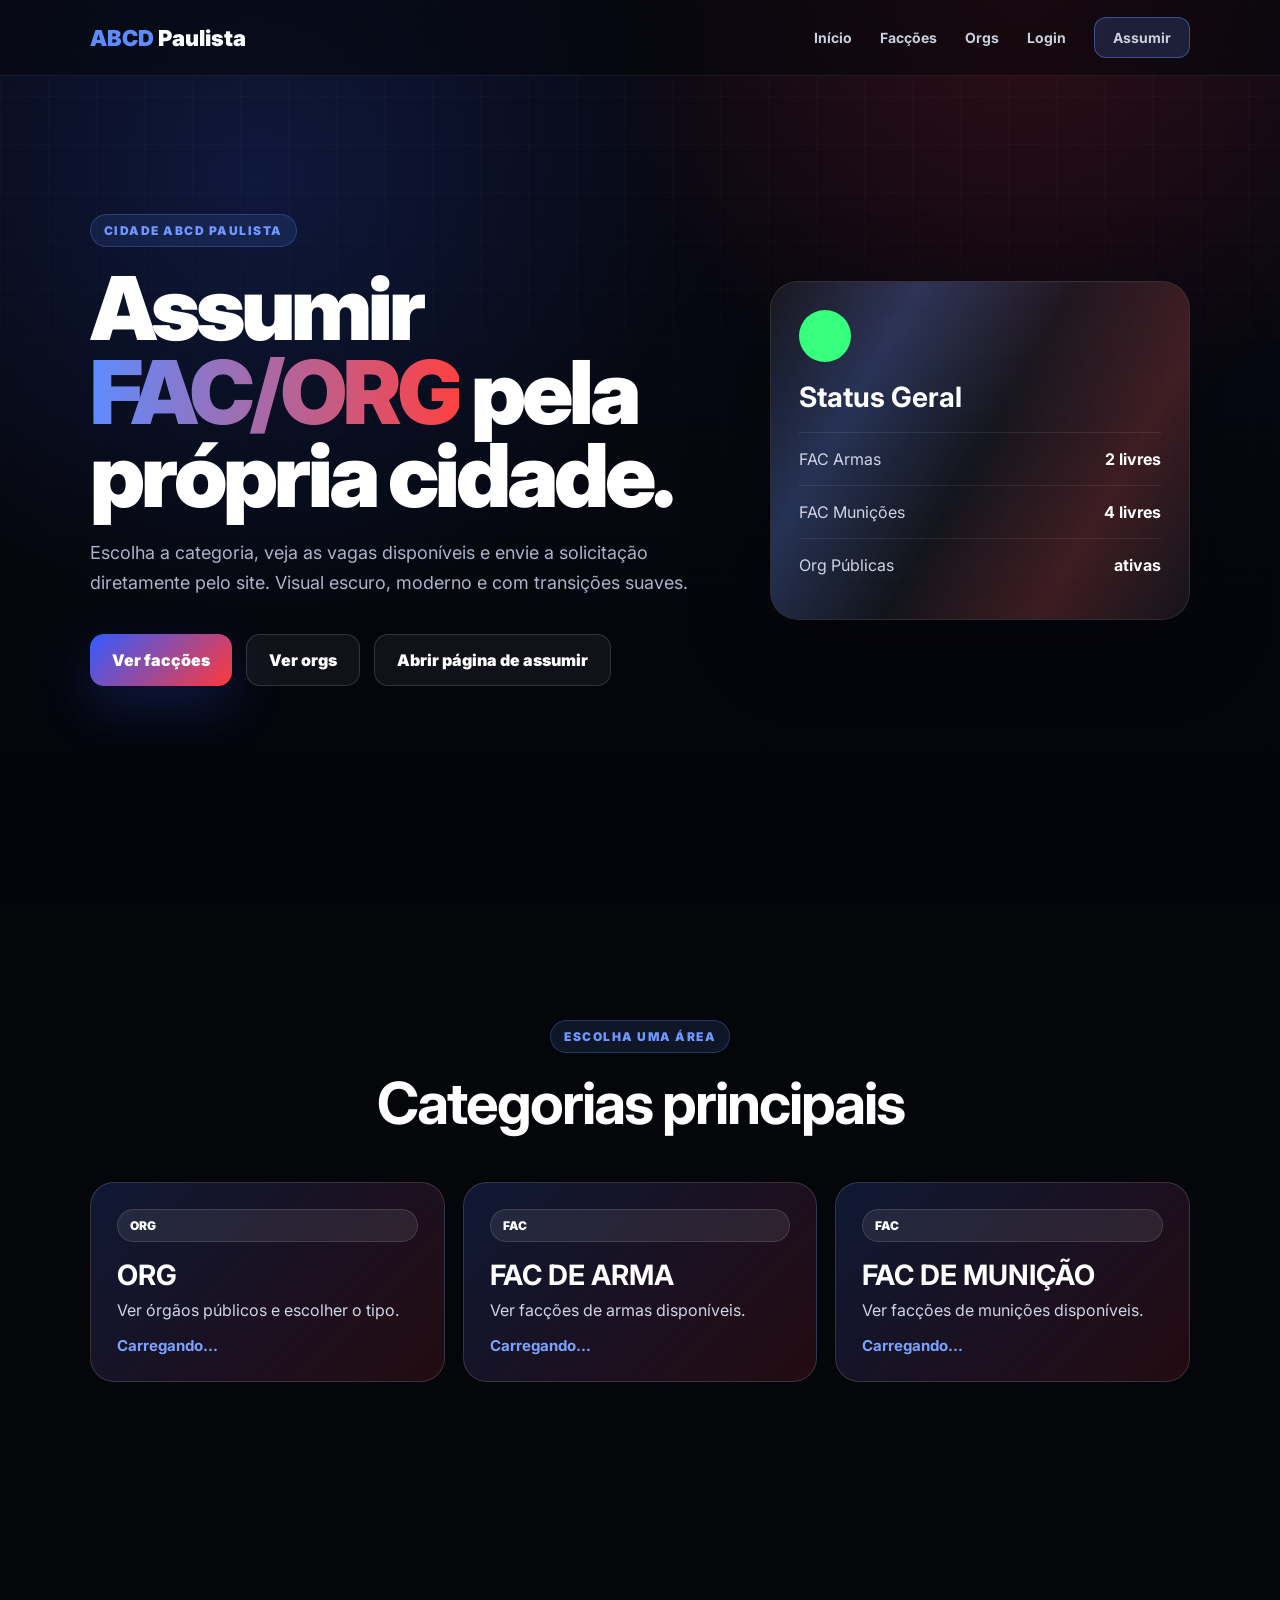
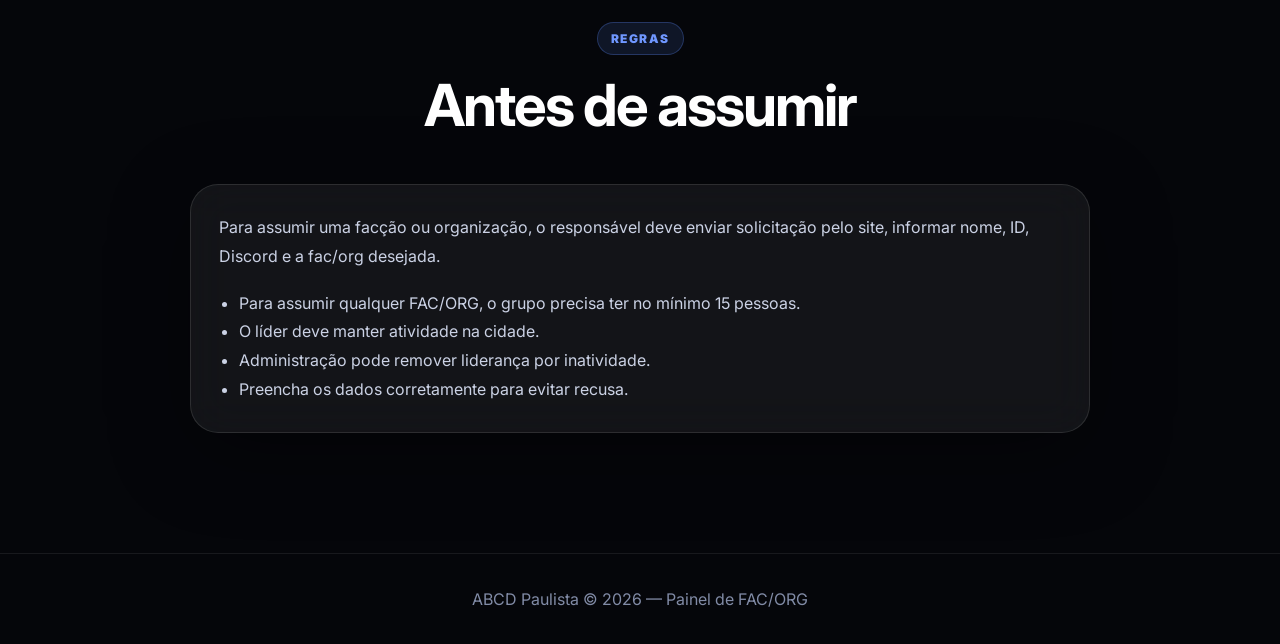
==== commit 659706f5: "Add files via upload" ====
--- a/index.html
+++ b/index.html
@@ -53,142 +53,33 @@
       </div>
     </section>
 
-    <section class="section" id="faccoes">
+    <section class="section" id="categorias-inicio">
       <div class="section-title reveal">
-        <p class="tag">Facções disponíveis</p>
-        <h2>Escolha o tipo para assumir</h2>
+        <p class="tag">Escolha uma área</p>
+        <h2>Categorias principais</h2>
       </div>
 
-      <div class="grid two">
-        <article class="category reveal">
-          <div class="category-head">
-            <h3>FAC: ARMAS</h3>
-            <span class="badge">Armas</span>
-          </div>
-          <h4>Livres</h4>
-          <div class="items">
-            <div class="item free"><span></span> GUAIANASES</div>
-            <div class="item free"><span></span> TIRADENTES</div>
-          </div>
-          <h4>Ocupadas</h4>
-          <div class="items compact">
-            <div class="item busy"><span></span> CALUX</div>
-            <div class="item busy"><span></span> SÃO MATHEUS</div>
-            <div class="item busy"><span></span> SÃO MIGUEL</div>
-            <div class="item busy"><span></span> ELDORADO</div>
-            <div class="item busy"><span></span> ZAIRA</div>
-            <div class="item busy"><span></span> PANTANAL</div>
-          </div>
-          <a class="btn primary full" href="assumir.html?tipo=armas">QUERO ASSUMIR FAC ARMA</a>
-        </article>
+      <div class="home-category-grid reveal" id="homeCategoryGrid">
+        <a class="home-table-card" href="assumir.html?tipo=orgs">
+          <span class="badge">ORG</span>
+          <h3>ORG</h3>
+          <p>Ver órgãos públicos e escolher o tipo.</p>
+          <strong id="countOrgs">Carregando...</strong>
+        </a>
 
-        <article class="category reveal delay">
-          <div class="category-head">
-            <h3>FAC: MUNIÇÕES</h3>
-            <span class="badge">Munições</span>
-          </div>
-          <h4>Livres</h4>
-          <div class="items">
-            <div class="item free"><span></span> SILVINA</div>
-            <div class="item free"><span></span> GRAJAU</div>
-            <div class="item free"><span></span> ITAQUERA</div>
-            <div class="item free"><span></span> HELIÓPOLIS</div>
-          </div>
-          <h4>Ocupadas</h4>
-          <div class="items compact">
-            <div class="item busy"><span></span> BRASILÂNDIA</div>
-            <div class="item busy"><span></span> JARDIM ÂNGELA</div>
-            <div class="item busy"><span></span> CAPÃO REDONDO</div>
-            <div class="item busy"><span></span> PEDREIRA</div>
-          </div>
-          <a class="btn primary full" href="assumir.html?tipo=municoes">QUERO ASSUMIR FAC MUNIÇÃO</a>
-        </article>
-      </div>
-    </section>
+        <a class="home-table-card" href="assumir.html?tipo=armas">
+          <span class="badge">FAC</span>
+          <h3>FAC DE ARMA</h3>
+          <p>Ver facções de armas disponíveis.</p>
+          <strong id="countArmas">Carregando...</strong>
+        </a>
 
-    <section class="section" id="orgs">
-      <div class="section-title reveal">
-        <p class="tag">Organizações principais</p>
-        <h2>Orgs públicas da cidade</h2>
-      </div>
-      <div class="org-grid reveal org-click-grid">
-        <a class="org-card org-link-card" href="orgs.html?org=PMESP">PMESP</a>
-        <a class="org-card org-link-card" href="orgs.html?org=PCESP">PCESP</a>
-        <a class="org-card org-link-card" href="orgs.html?org=PF">Polícia Federal</a>
-        <a class="org-card org-link-card" href="orgs.html?org=E.B">Exército Brasileiro</a>
-        <a class="org-card org-link-card" href="orgs.html?org=PRF">Polícia Rodoviária Federal</a>
-        <a class="org-card org-link-card" href="orgs.html?org=Receita Federal">Receita Federal</a>
-        <a class="org-card org-link-card" href="orgs.html?org=CPTran">Unidade de Trânsito</a>
-        <a class="org-card org-link-card" href="orgs.html?org=GCM">GCM ABCD Paulista</a>
-        <a class="org-card org-link-card" href="orgs.html?org=Bombeiros">Corpo de Bombeiros PMESP</a>
-      </div>
-      <div class="center reveal">
-        <a class="btn ghost" href="assumir.html?tipo=orgs">QUERO ASSUMIR UMA ORG</a>
-      </div>
-    </section>
-
-    <section class="section" id="pmesp">
-      <div class="section-title reveal">
-        <p class="tag">Divisões PMESP</p>
-        <h2>Unidades e especializadas</h2>
-      </div>
-      <div class="org-grid reveal">
-        <div class="org-card">CPChq</div>
-        <div class="org-card">1º BPChq ROTA</div>
-        <div class="org-card">2º BPChq Anchieta</div>
-        <div class="org-card">3º BPChq Humaitá</div>
-        <div class="org-card">4º BPChq Operações Especiais</div>
-        <div class="org-card">CavPM / Regimento 9 de Julho</div>
-        <div class="org-card">COE</div>
-        <div class="org-card">GATE</div>
-        <div class="org-card">BAEP</div>
-        <div class="org-card">Força Tática</div>
-        <div class="org-card">ROCAM</div>
-        <div class="org-card">CPTran / Trânsito</div>
-        <div class="org-card">Polícia Rodoviária</div>
-        <div class="org-card">Polícia Ambiental</div>
-        <div class="org-card">Corpo de Bombeiros</div>
-      </div>
-    </section>
-
-
-
-    <section class="section" id="pcesp">
-      <div class="section-title reveal">
-        <p class="tag">Divisões PCESP</p>
-        <h2>Polícia Civil do Estado de São Paulo</h2>
-      </div>
-      <div class="org-grid reveal">
-        <div class="org-card">DEIC</div>
-        <div class="org-card">DHPP</div>
-        <div class="org-card">DENARC</div>
-        <div class="org-card">DECAP</div>
-        <div class="org-card">DEMACRO</div>
-        <div class="org-card">DIG / DISE</div>
-        <div class="org-card">Delegacia Seccional</div>
-        <div class="org-card">Delegacia de Homicídios</div>
-        <div class="org-card">Delegacia da Mulher</div>
-      </div>
-    </section>
-
-    <section class="section" id="pf-gcm">
-      <div class="section-title reveal">
-        <p class="tag">PF e GCM</p>
-        <h2>Divisões federais e municipais</h2>
-      </div>
-      <div class="org-grid reveal">
-        <div class="org-card">PF — DPF</div>
-        <div class="org-card">PF — COT</div>
-        <div class="org-card">PF — GPI</div>
-        <div class="org-card">PF — Polícia de Imigração</div>
-        <div class="org-card">PF — Repressão a Drogas</div>
-        <div class="org-card">PF — Crimes Cibernéticos</div>
-        <div class="org-card">GCM — ROMU</div>
-        <div class="org-card">GCM — Ronda Escolar</div>
-        <div class="org-card">GCM — Ambiental</div>
-        <div class="org-card">GCM — Patrulhamento Preventivo</div>
-        <div class="org-card">GCM — Ronda Cidadã</div>
-        <div class="org-card">GCM — Canil</div>
+        <a class="home-table-card" href="assumir.html?tipo=municoes">
+          <span class="badge">FAC</span>
+          <h3>FAC DE MUNIÇÃO</h3>
+          <p>Ver facções de munições disponíveis.</p>
+          <strong id="countMunicoes">Carregando...</strong>
+        </a>
       </div>
     </section>
 
--- a/style.css
+++ b/style.css
@@ -17,3 +17,42 @@
 @media(max-width:480px){.form-filter-tabs{grid-template-columns:1fr}}
 
 .org-link-card{display:flex;align-items:center;justify-content:center;text-align:center;min-height:92px;transition:.28s ease}.org-link-card:hover{transform:translateY(-5px) scale(1.02);border-color:rgba(93,140,255,.55);box-shadow:0 18px 60px rgba(93,140,255,.16)}.org-link-card small{color:#b8c0d7;font-size:12px;text-transform:uppercase}.link-tabs a,.org-selector-tabs button{border:1px solid rgba(255,255,255,.14);background:rgba(255,255,255,.055);color:#fff;border-radius:16px;padding:14px 12px;font-weight:900;cursor:pointer;transition:.25s ease;text-align:center}.link-tabs a:hover,.org-selector-tabs button:hover{transform:translateY(-2px);border-color:rgba(93,140,255,.55)}.link-tabs a.active,.org-selector-tabs button.active{background:linear-gradient(135deg,#3764ff,#ff373d);border-color:rgba(255,255,255,.28);box-shadow:0 16px 35px rgba(55,100,255,.18)}.mini-staff-actions{grid-template-columns:repeat(4,1fr);max-width:100%;}.mini-staff-actions .staff-btn{min-height:58px;font-size:13px}@media(max-width:900px){.mini-staff-actions{grid-template-columns:1fr 1fr}}@media(max-width:520px){.mini-staff-actions{grid-template-columns:1fr}}
+
+/* Início simplificado: só 3 tabelas/cards */
+.home-category-grid{
+  display:grid;
+  grid-template-columns:repeat(3,minmax(0,1fr));
+  gap:18px;
+}
+.home-table-card{
+  min-height:190px;
+  padding:26px;
+  border:1px solid rgba(255,255,255,.14);
+  border-radius:24px;
+  background:linear-gradient(135deg,rgba(45,73,162,.28),rgba(255,49,71,.12));
+  text-decoration:none;
+  color:#fff;
+  display:flex;
+  flex-direction:column;
+  justify-content:space-between;
+  transition:.25s ease;
+}
+.home-table-card:hover{
+  transform:translateY(-6px);
+  border-color:rgba(85,120,255,.65);
+}
+.home-table-card h3{
+  font-size:28px;
+  margin:16px 0 8px;
+}
+.home-table-card p{
+  color:#cfd5e7;
+  margin:0 0 16px;
+}
+.home-table-card strong{
+  color:#7aa2ff;
+  font-size:15px;
+}
+@media(max-width:850px){
+  .home-category-grid{grid-template-columns:1fr;}
+}
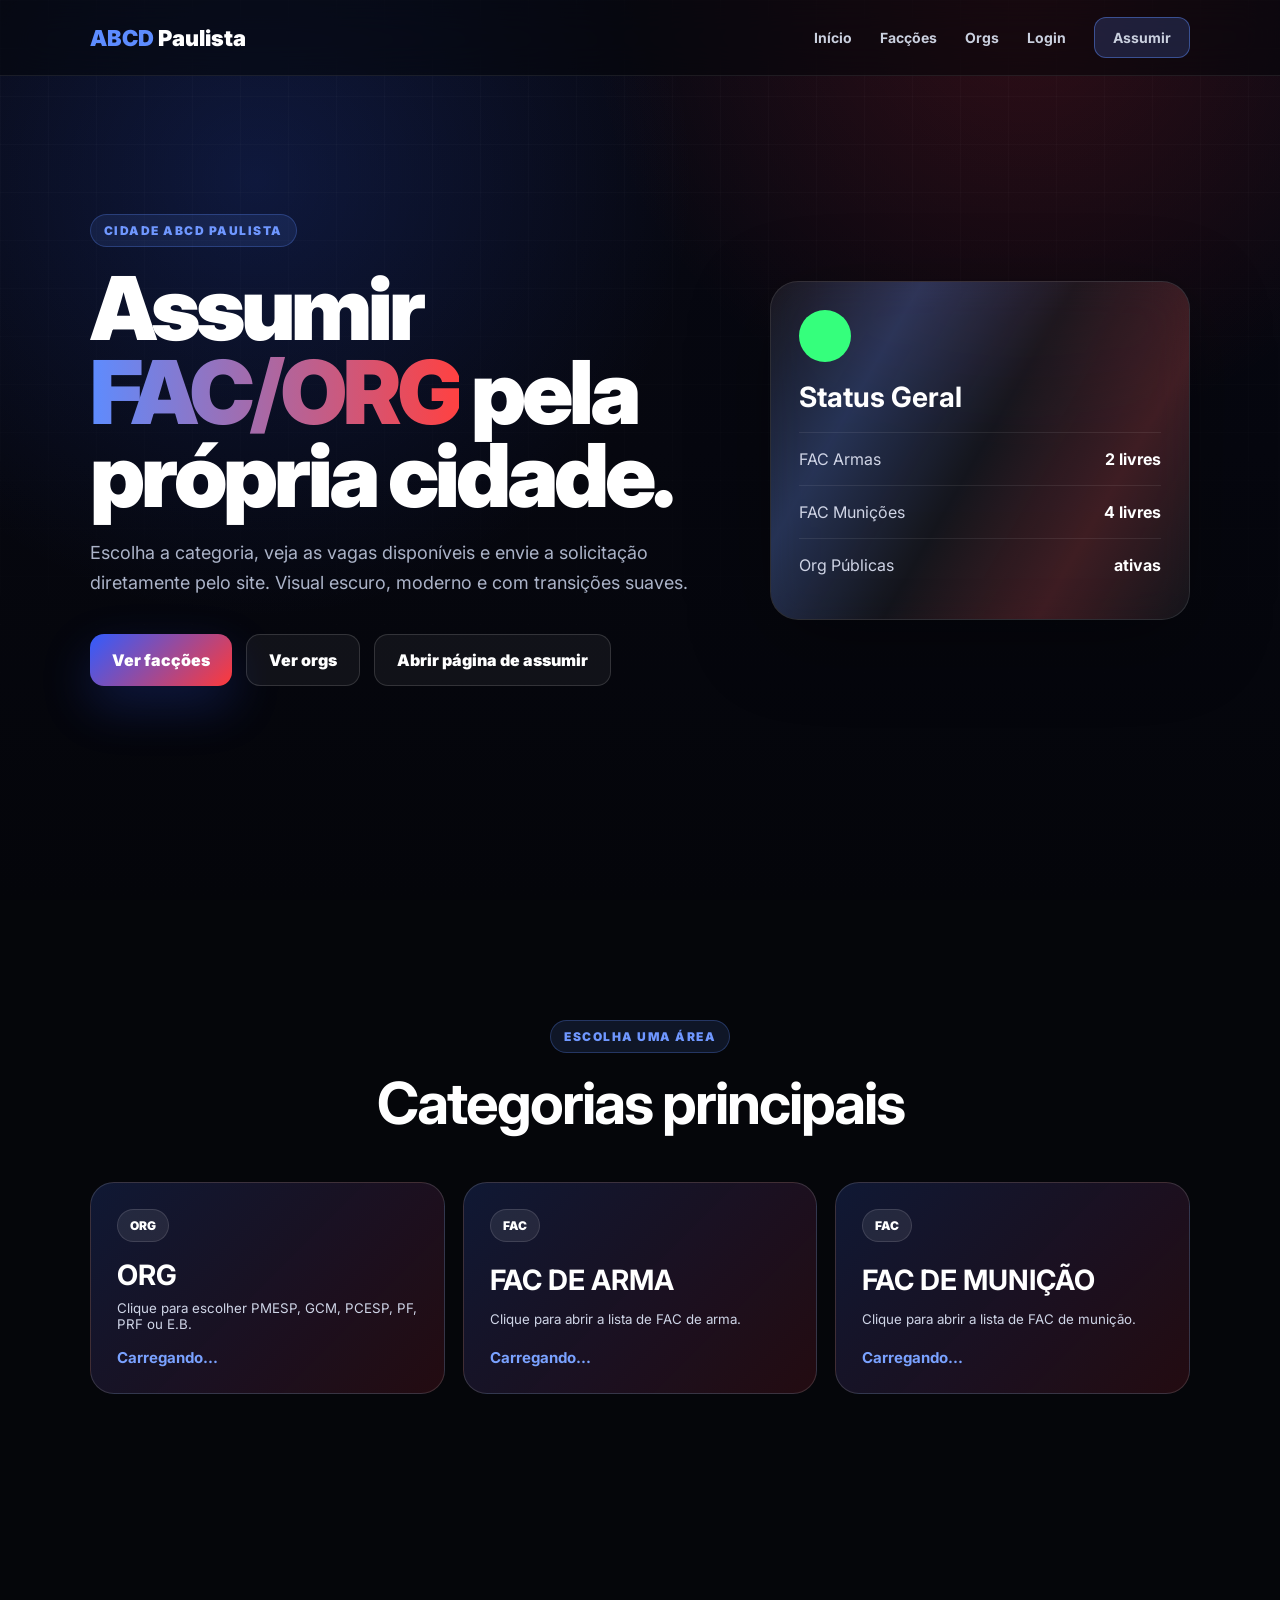
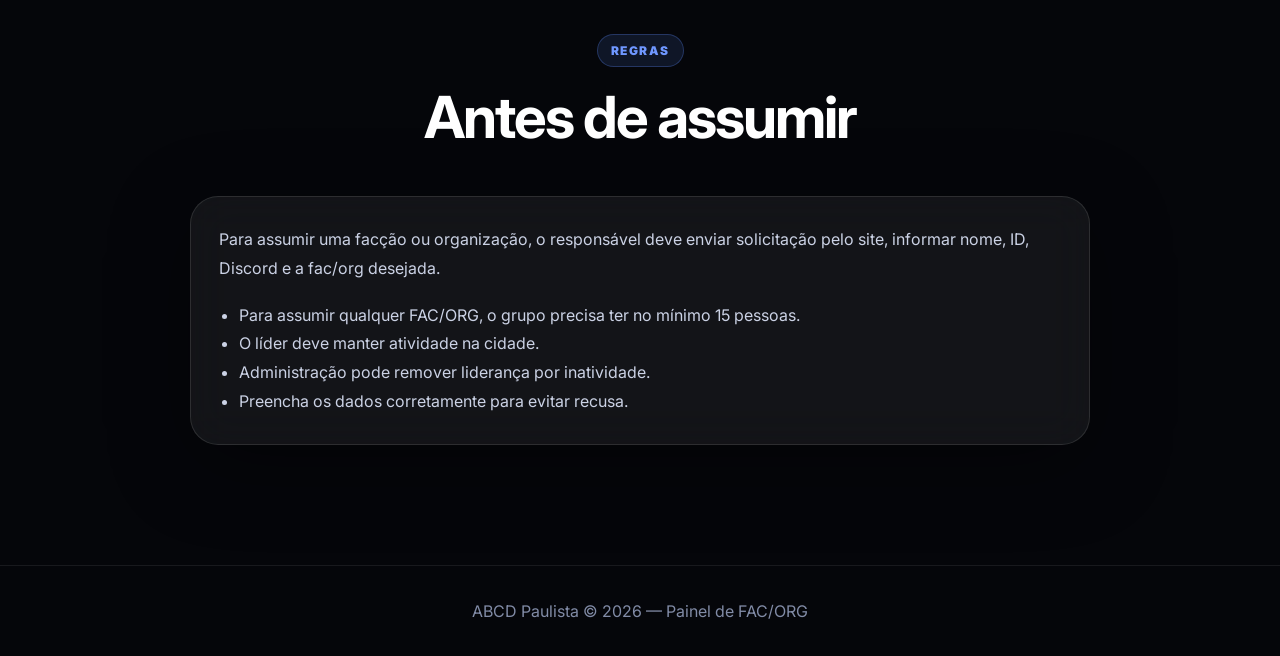
==== commit daf23d34: "Add files via upload" ====
--- a/index.html
+++ b/index.html
@@ -60,26 +60,46 @@
       </div>
 
       <div class="home-category-grid reveal" id="homeCategoryGrid">
-        <a class="home-table-card" href="assumir.html?tipo=orgs">
+        <button class="home-table-card home-open-card" type="button" data-home-cat="orgs">
           <span class="badge">ORG</span>
           <h3>ORG</h3>
-          <p>Ver órgãos públicos e escolher o tipo.</p>
+          <p>Clique para escolher PMESP, GCM, PCESP, PF, PRF ou E.B.</p>
           <strong id="countOrgs">Carregando...</strong>
-        </a>
+        </button>
 
-        <a class="home-table-card" href="assumir.html?tipo=armas">
+        <button class="home-table-card home-open-card" type="button" data-home-cat="armas">
           <span class="badge">FAC</span>
           <h3>FAC DE ARMA</h3>
-          <p>Ver facções de armas disponíveis.</p>
+          <p>Clique para abrir a lista de FAC de arma.</p>
           <strong id="countArmas">Carregando...</strong>
-        </a>
+        </button>
 
-        <a class="home-table-card" href="assumir.html?tipo=municoes">
+        <button class="home-table-card home-open-card" type="button" data-home-cat="municoes">
           <span class="badge">FAC</span>
           <h3>FAC DE MUNIÇÃO</h3>
-          <p>Ver facções de munições disponíveis.</p>
+          <p>Clique para abrir a lista de FAC de munição.</p>
           <strong id="countMunicoes">Carregando...</strong>
-        </a>
+        </button>
+      </div>
+
+      <div class="home-drilldown reveal" id="homeDrilldown" style="display:none;">
+        <div class="home-drill-head">
+          <div>
+            <p class="tag" id="homeDrillTag">Selecionar</p>
+            <h3 id="homeDrillTitle">Escolha uma opção</h3>
+          </div>
+          <a class="btn ghost" href="assumir.html">Ir para assumir</a>
+        </div>
+        <div class="home-option-grid" id="homeOptionGrid"></div>
+        <div class="home-division-screen" id="homeDivisionScreen" style="display:none;">
+          <div class="home-drill-head small">
+            <div>
+              <p class="tag">Status</p>
+              <h3 id="homeDivisionTitle">Divisões</h3>
+            </div>
+          </div>
+          <div class="home-status-grid" id="homeStatusGrid"></div>
+        </div>
       </div>
     </section>
 
--- a/style.css
+++ b/style.css
@@ -56,3 +56,8 @@
 @media(max-width:850px){
   .home-category-grid{grid-template-columns:1fr;}
 }
+
+.home-open-card{font-family:inherit;text-align:left;cursor:pointer;border:1px solid rgba(255,255,255,.14)}
+.home-open-card.active{border-color:rgba(93,140,255,.9);box-shadow:0 22px 70px rgba(93,140,255,.22);transform:translateY(-4px)}
+.home-drilldown{margin-top:26px;padding:26px;border-radius:26px;background:rgba(255,255,255,.055);border:1px solid rgba(255,255,255,.11);backdrop-filter:blur(18px);animation:dropHome .32s ease both}
+.home-drill-head{display:flex;align-items:center;justify-content:space-between;gap:18px;margin-bottom:18px}.home-drill-head h3{font-size:26px;margin-top:10px}.home-drill-head.small{margin-top:22px}.home-option-grid{display:grid;grid-template-columns:repeat(3,minmax(0,1fr));gap:12px}.home-choice-btn{font-family:inherit;color:#fff;font-weight:900;text-align:center;padding:18px;border-radius:18px;background:linear-gradient(145deg,rgba(93,140,255,.18),rgba(255,255,255,.055));border:1px solid rgba(255,255,255,.13);cursor:pointer;transition:.25s ease}.home-choice-btn:hover{transform:translateY(-4px);border-color:rgba(93,140,255,.65);background:linear-gradient(135deg,rgba(55,100,255,.28),rgba(255,55,61,.18))}.home-division-screen{margin-top:22px;padding-top:8px;animation:dropHome .32s ease both}.home-status-grid{display:grid;grid-template-columns:repeat(3,minmax(0,1fr));gap:12px}.home-status-card{display:flex;align-items:center;gap:12px;padding:16px;border-radius:18px;background:rgba(5,8,18,.55);border:1px solid rgba(255,255,255,.11);transition:.25s ease}.home-status-card:hover{transform:translateY(-3px);background:rgba(255,255,255,.075)}.home-status-card span{width:13px;height:13px;border-radius:50%;flex:0 0 auto}.home-status-card strong{flex:1;font-size:15px}.home-status-card small{font-weight:900;color:#cbd3e8}.home-status-card.is-free span{background:#2fff7a;box-shadow:0 0 18px rgba(47,255,122,.75)}.home-status-card.is-busy span{background:#ff3c3c;box-shadow:0 0 18px rgba(255,60,60,.75)}@keyframes dropHome{from{opacity:0;transform:translateY(-10px)}to{opacity:1;transform:none}}@media(max-width:900px){.home-drill-head{align-items:flex-start;flex-direction:column}.home-option-grid,.home-status-grid{grid-template-columns:1fr}}
